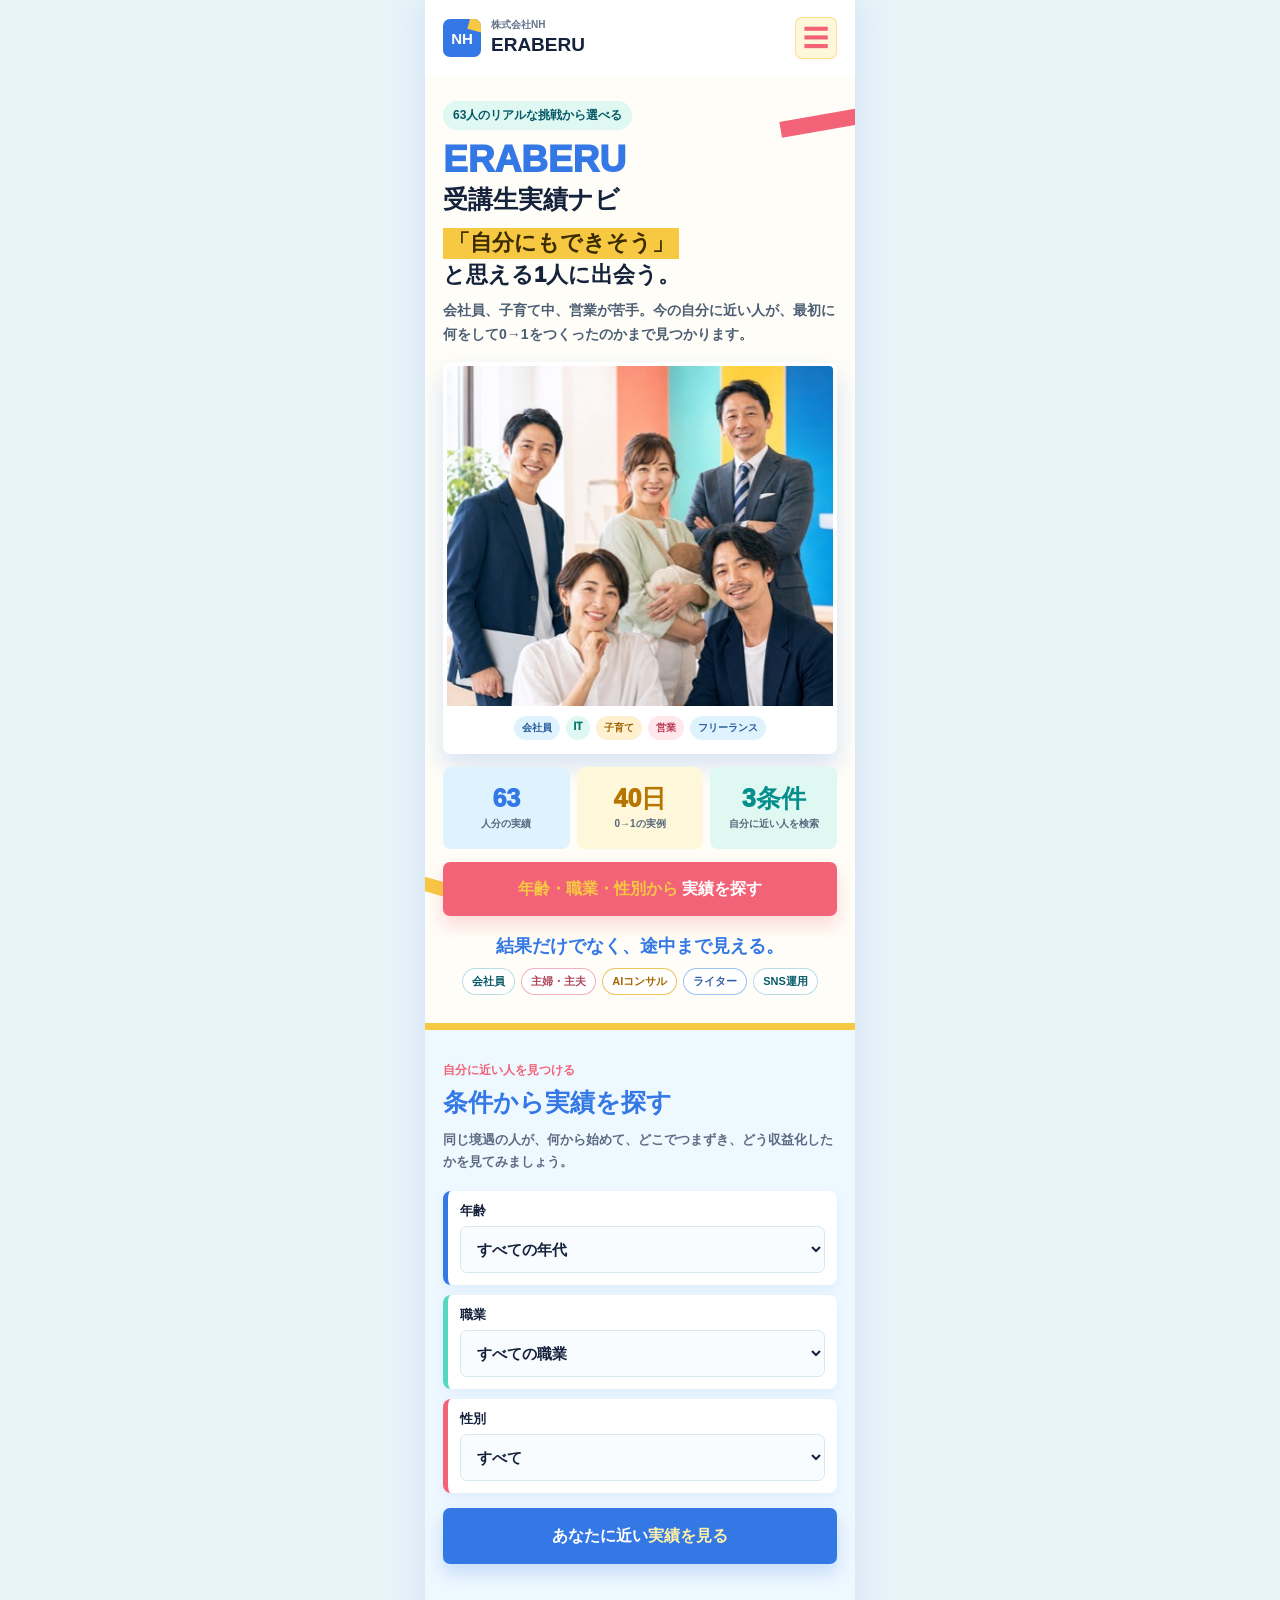
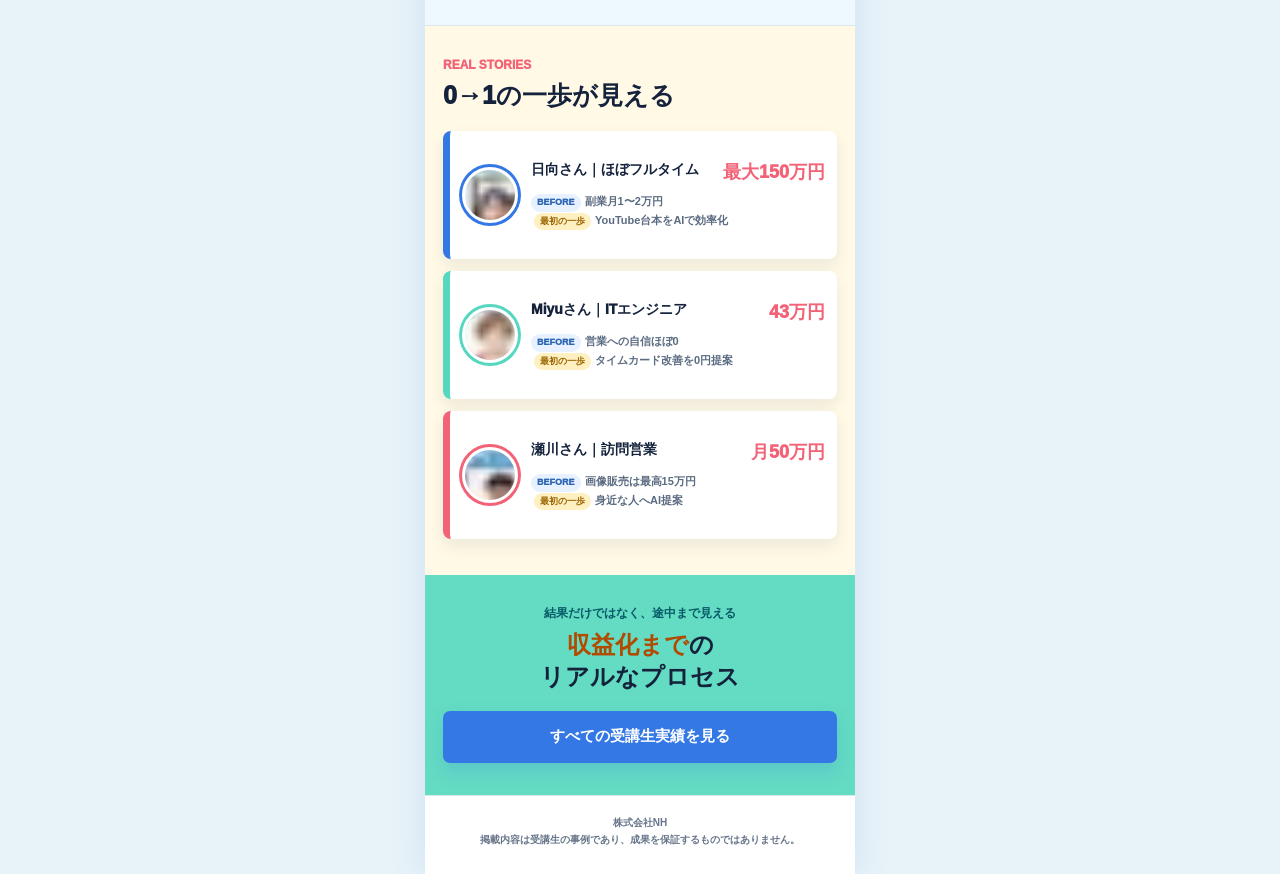
==== docs/index.html @ 899037ab "Add ERABERU mobile site" ====
<!doctype html>
<html lang="ja">
<head>
  <meta charset="utf-8">
  <meta name="viewport" content="width=device-width, initial-scale=1, viewport-fit=cover">
  <meta name="theme-color" content="#0b4d59">
  <title>株式会社NH | ERABERU 受講生実績</title>
  <style>
    :root {
      --ink: #17243b;
      --muted: #5f6f82;
      --teal-900: #0b4d59;
      --teal-700: #087c7b;
      --mint: #36cdb8;
      --blue: #397fdd;
      --gold: #f1b735;
      --coral: #ef6174;
      --paper: #ffffff;
      --mist: #edf6f7;
      --warm: #fff8e9;
      --line: #d9e5e9;
    }

    * {
      box-sizing: border-box;
      letter-spacing: 0;
    }

    html {
      background: #dfe8ec;
      color: var(--ink);
      font-family: -apple-system, BlinkMacSystemFont, "Hiragino Sans", "Yu Gothic", "Noto Sans JP", sans-serif;
      scroll-behavior: smooth;
    }

    body {
      margin: 0;
      background: #dfe8ec;
    }

    button,
    select {
      font: inherit;
    }

    button {
      cursor: pointer;
    }

    .site-shell {
      width: min(100%, 430px);
      min-height: 100vh;
      margin: 0 auto;
      overflow: hidden;
      background: var(--paper);
      box-shadow: 0 0 28px rgba(23, 36, 59, 0.14);
    }

    .topbar {
      height: 72px;
      padding: 0 18px;
      display: flex;
      align-items: center;
      justify-content: space-between;
      border-bottom: 1px solid var(--line);
      background: var(--paper);
    }

    .brand {
      display: flex;
      align-items: center;
      gap: 10px;
    }

    .brand-mark {
      position: relative;
      width: 38px;
      height: 38px;
      display: grid;
      place-items: center;
      overflow: hidden;
      border-radius: 7px;
      background: var(--teal-900);
      color: #fff;
      font-size: 15px;
      font-weight: 900;
    }

    .brand-mark::after {
      content: "";
      position: absolute;
      width: 15px;
      height: 15px;
      right: -3px;
      top: -3px;
      background: var(--gold);
      transform: rotate(15deg);
    }

    .brand-copy {
      line-height: 1.08;
    }

    .brand-company {
      display: block;
      color: var(--muted);
      font-size: 10px;
      font-weight: 800;
    }

    .brand-name {
      display: block;
      margin-top: 4px;
      color: var(--teal-900);
      font-size: 19px;
      font-weight: 900;
    }

    .menu-button {
      width: 42px;
      height: 42px;
      border: 0;
      border-radius: 7px;
      background: #f2f6f7;
      color: var(--teal-900);
      font-size: 26px;
      line-height: 1;
    }

    .hero {
      position: relative;
      padding: 25px 20px 28px;
      overflow: hidden;
      background: var(--mist);
      border-bottom: 6px solid var(--mint);
    }

    .hero::before,
    .hero::after {
      content: "";
      position: absolute;
      pointer-events: none;
    }

    .hero::before {
      width: 84px;
      height: 17px;
      right: -16px;
      top: 32px;
      background: var(--coral);
      transform: rotate(-12deg);
    }

    .hero::after {
      width: 54px;
      height: 54px;
      left: -26px;
      bottom: 88px;
      border: 12px solid var(--gold);
      transform: rotate(18deg);
    }

    .eyebrow {
      position: relative;
      z-index: 1;
      margin: 0 0 11px;
      color: var(--teal-700);
      font-size: 13px;
      font-weight: 900;
    }

    h1 {
      position: relative;
      z-index: 1;
      margin: 0;
      color: var(--teal-900);
      font-size: 34px;
      font-weight: 950;
      line-height: 1.14;
    }

    h1 span {
      display: block;
      margin-top: 4px;
      color: var(--ink);
      font-size: 26px;
    }

    .hero-message {
      position: relative;
      z-index: 1;
      display: inline-block;
      margin: 16px 0 10px;
      padding: 7px 10px 8px;
      background: var(--paper);
      border-left: 6px solid var(--gold);
      color: var(--ink);
      font-size: 21px;
      font-weight: 950;
      line-height: 1.35;
      box-shadow: 0 5px 14px rgba(23, 36, 59, 0.08);
    }

    .hero-copy {
      position: relative;
      z-index: 1;
      margin: 0;
      color: #405365;
      font-size: 14px;
      font-weight: 700;
      line-height: 1.75;
    }

    .case-visuals {
      position: relative;
      z-index: 1;
      display: grid;
      grid-template-columns: minmax(0, 1fr) minmax(0, 1fr);
      gap: 10px;
      margin-top: 20px;
    }

    .case-visual {
      min-width: 0;
      overflow: hidden;
      border: 2px solid var(--teal-900);
      border-radius: 8px;
      background: var(--paper);
      box-shadow: 0 9px 20px rgba(11, 77, 89, 0.16);
    }

    .case-visual:nth-child(2) {
      border-color: var(--coral);
    }

    .case-visual img {
      display: block;
      width: 100%;
      height: 180px;
      object-fit: cover;
      object-position: top;
      background: #e7eff2;
    }

    .case-caption {
      min-height: 50px;
      padding: 8px 9px 9px;
      color: var(--ink);
      font-size: 12px;
      font-weight: 900;
      line-height: 1.45;
    }

    .case-caption strong {
      color: var(--coral);
      font-size: 16px;
    }

    .visual-tagline {
      position: relative;
      z-index: 1;
      margin: 15px 0 0;
      text-align: center;
      color: var(--blue);
      font-size: 19px;
      font-weight: 950;
    }

    .metrics {
      position: relative;
      z-index: 1;
      display: grid;
      grid-template-columns: repeat(3, minmax(0, 1fr));
      gap: 7px;
      margin-top: 14px;
    }

    .metric {
      min-width: 0;
      min-height: 82px;
      padding: 10px 5px;
      display: flex;
      flex-direction: column;
      align-items: center;
      justify-content: center;
      border: 2px solid var(--blue);
      border-radius: 8px;
      background: var(--paper);
      text-align: center;
      box-shadow: 0 6px 14px rgba(57, 127, 221, 0.1);
    }

    .metric:nth-child(2) {
      border-color: var(--gold);
    }

    .metric:nth-child(3) {
      border-color: var(--mint);
    }

    .metric-number {
      color: var(--blue);
      font-size: 27px;
      font-weight: 950;
      line-height: 1;
    }

    .metric:nth-child(2) .metric-number {
      color: #bd7d00;
    }

    .metric:nth-child(3) .metric-number {
      color: var(--teal-700);
    }

    .metric-label {
      margin-top: 7px;
      color: var(--muted);
      font-size: 11px;
      font-weight: 900;
      line-height: 1.3;
    }

    .filter-strip {
      display: flex;
      flex-wrap: wrap;
      justify-content: center;
      gap: 7px;
      margin-top: 14px;
    }

    .filter-chip {
      padding: 6px 10px;
      border: 1px solid #75a8e8;
      border-radius: 999px;
      background: var(--paper);
      color: #2f69af;
      font-size: 11px;
      font-weight: 900;
    }

    .search-section {
      padding: 30px 20px 32px;
      background: var(--paper);
    }

    .section-kicker {
      margin: 0 0 7px;
      color: var(--coral);
      font-size: 12px;
      font-weight: 950;
    }

    h2 {
      margin: 0;
      color: var(--ink);
      font-size: 25px;
      font-weight: 950;
      line-height: 1.35;
    }

    .section-copy {
      margin: 9px 0 18px;
      color: var(--muted);
      font-size: 13px;
      font-weight: 700;
      line-height: 1.7;
    }

    .search-form {
      display: grid;
      gap: 11px;
    }

    .field label {
      display: block;
      margin-bottom: 5px;
      color: var(--teal-900);
      font-size: 12px;
      font-weight: 950;
    }

    .field select {
      width: 100%;
      height: 49px;
      padding: 0 12px;
      border: 2px solid var(--line);
      border-radius: 7px;
      outline: none;
      background: #f8fbfc;
      color: var(--ink);
      font-size: 15px;
      font-weight: 800;
    }

    .field select:focus {
      border-color: var(--mint);
    }

    .search-button {
      width: 100%;
      min-height: 54px;
      margin-top: 3px;
      border: 0;
      border-radius: 7px;
      background: var(--teal-900);
      color: #fff;
      font-size: 16px;
      font-weight: 950;
      box-shadow: 0 8px 18px rgba(11, 77, 89, 0.2);
    }

    .search-button span {
      color: var(--gold);
    }

    .result-note {
      min-height: 18px;
      margin: 9px 0 0;
      color: var(--teal-700);
      font-size: 12px;
      font-weight: 900;
      text-align: center;
    }

    .examples {
      padding: 30px 20px 34px;
      border-top: 1px solid var(--line);
      background: #f4f8f9;
    }

    .example-list {
      display: grid;
      gap: 10px;
      margin-top: 18px;
    }

    .example {
      display: grid;
      grid-template-columns: 44px minmax(0, 1fr) auto;
      gap: 10px;
      align-items: center;
      min-height: 91px;
      padding: 12px;
      border-left: 6px solid var(--blue);
      border-radius: 8px;
      background: var(--paper);
      box-shadow: 0 7px 16px rgba(23, 36, 59, 0.08);
    }

    .example:nth-child(2) {
      border-left-color: var(--mint);
    }

    .example:nth-child(3) {
      border-left-color: var(--coral);
    }

    .example-number {
      width: 42px;
      height: 42px;
      display: grid;
      place-items: center;
      border-radius: 50%;
      background: var(--blue);
      color: #fff;
      font-size: 13px;
      font-weight: 950;
    }

    .example:nth-child(2) .example-number {
      background: var(--teal-700);
    }

    .example:nth-child(3) .example-number {
      background: var(--coral);
    }

    .example-main {
      min-width: 0;
    }

    .example-person {
      margin: 0;
      color: var(--ink);
      font-size: 15px;
      font-weight: 950;
      line-height: 1.35;
    }

    .example-meta {
      margin: 5px 0 0;
      color: var(--muted);
      font-size: 11px;
      font-weight: 800;
      line-height: 1.45;
    }

    .example-amount {
      color: var(--coral);
      font-size: 18px;
      font-weight: 950;
      white-space: nowrap;
    }

    .example[hidden] {
      display: none;
    }

    .process-band {
      padding: 26px 20px 28px;
      background: var(--teal-900);
      color: #fff;
      text-align: center;
    }

    .process-band p {
      margin: 0;
      color: var(--mint);
      font-size: 12px;
      font-weight: 950;
    }

    .process-band h2 {
      margin-top: 7px;
      color: #fff;
      font-size: 23px;
    }

    .process-band strong {
      color: var(--gold);
    }

    .process-button {
      width: 100%;
      min-height: 52px;
      margin-top: 17px;
      border: 2px solid var(--gold);
      border-radius: 7px;
      background: var(--gold);
      color: #3b2b00;
      font-size: 15px;
      font-weight: 950;
    }

    footer {
      padding: 18px 20px 26px;
      background: #072f38;
      color: #bcd3d8;
      font-size: 10px;
      font-weight: 700;
      line-height: 1.7;
      text-align: center;
    }

    @media (max-width: 374px) {
      .topbar {
        padding: 0 14px;
      }

      .hero,
      .search-section,
      .examples {
        padding-left: 15px;
        padding-right: 15px;
      }

      h1 {
        font-size: 31px;
      }

      h1 span {
        font-size: 24px;
      }

      .hero-message {
        font-size: 19px;
      }

      .case-visual img {
        height: 160px;
      }

      .example {
        grid-template-columns: 40px minmax(0, 1fr);
      }

      .example-amount {
        grid-column: 2;
        font-size: 17px;
      }
    }

    /* Bright Image 2.0 refresh */
    :root {
      --ink: #14223c;
      --muted: #5b6b82;
      --teal-900: #075a67;
      --teal-700: #058f8c;
      --mint: #55d8bf;
      --blue: #3478e5;
      --gold: #f7c842;
      --coral: #f36378;
      --orange: #ff9254;
      --sky: #dff3ff;
      --paper: #ffffff;
      --mist: #eef9fb;
      --warm: #fff7da;
      --line: #d9e7ee;
    }

    body {
      background: #e8f3f8;
    }

    .site-shell {
      box-shadow: 0 0 34px rgba(52, 120, 229, 0.14);
    }

    .topbar {
      height: 76px;
      border-bottom: 0;
      box-shadow: 0 5px 16px rgba(20, 34, 60, 0.08);
    }

    .brand-mark {
      background: var(--blue);
    }

    .brand-mark::after {
      background: var(--gold);
    }

    .brand-company {
      color: #63748a;
    }

    .brand-name {
      color: var(--ink);
    }

    .menu-button {
      background: var(--warm);
      color: var(--coral);
      box-shadow: inset 0 0 0 1px rgba(247, 200, 66, 0.5);
    }

    .hero {
      padding: 25px 18px 28px;
      background: #fffdf7;
      border-bottom: 0;
    }

    .hero::before {
      width: 92px;
      height: 16px;
      right: -17px;
      top: 38px;
      background: var(--coral);
      transform: rotate(-10deg);
    }

    .hero::after {
      width: 72px;
      height: 14px;
      left: -22px;
      bottom: 128px;
      border: 0;
      background: var(--gold);
      transform: rotate(16deg);
    }

    .eyebrow {
      display: inline-block;
      margin-bottom: 10px;
      padding: 6px 10px;
      border-radius: 999px;
      background: #dff8f2;
      color: var(--teal-900);
      font-size: 12px;
    }

    h1 {
      color: var(--blue);
      font-size: 37px;
      line-height: 1.08;
    }

    h1 span {
      margin-top: 6px;
      color: var(--ink);
      font-size: 25px;
    }

    .hero-message {
      display: block;
      margin: 14px 0 8px;
      padding: 0;
      border-left: 0;
      background: transparent;
      box-shadow: none;
      color: var(--ink);
      font-size: 22px;
      line-height: 1.45;
    }

    .hero-highlight {
      display: inline;
      padding: 2px 5px 4px;
      background: var(--gold);
      box-decoration-break: clone;
      -webkit-box-decoration-break: clone;
      color: #3b2b00;
    }

    .hero-copy {
      color: #4c5e73;
      font-size: 14px;
      line-height: 1.7;
    }

    .hero-photo {
      position: relative;
      z-index: 1;
      margin-top: 16px;
      overflow: hidden;
      border: 4px solid #fff;
      border-radius: 8px;
      background: var(--sky);
      box-shadow: 0 12px 26px rgba(52, 120, 229, 0.2);
    }

    .hero-photo img {
      display: block;
      width: 100%;
      height: 340px;
      object-fit: cover;
      object-position: center 68%;
    }

    .hero-photo-bar {
      display: flex;
      flex-wrap: wrap;
      justify-content: center;
      gap: 6px;
      padding: 10px 8px;
      background: #fff;
    }

    .hero-photo-bar span {
      padding: 5px 8px;
      border-radius: 999px;
      background: var(--sky);
      color: #255a9a;
      font-size: 10px;
      font-weight: 950;
    }

    .hero-photo-bar span:nth-child(2) {
      background: #dff8f2;
      color: #08756f;
    }

    .hero-photo-bar span:nth-child(3) {
      background: #fff0d0;
      color: #9d6500;
    }

    .hero-photo-bar span:nth-child(4) {
      background: #ffe7eb;
      color: #b93851;
    }

    .micro-proof {
      position: relative;
      z-index: 1;
      display: grid;
      grid-template-columns: repeat(3, minmax(0, 1fr));
      gap: 7px;
      margin-top: 13px;
    }

    .micro-proof-item {
      min-width: 0;
      min-height: 82px;
      display: flex;
      flex-direction: column;
      align-items: center;
      justify-content: center;
      padding: 9px 5px;
      border-radius: 8px;
      background: var(--sky);
      color: var(--ink);
      text-align: center;
    }

    .micro-proof-item:nth-child(2) {
      background: var(--warm);
    }

    .micro-proof-item:nth-child(3) {
      background: #dff8f2;
    }

    .micro-proof-item strong {
      color: var(--blue);
      font-size: 25px;
      font-weight: 950;
      line-height: 1;
    }

    .micro-proof-item:nth-child(2) strong {
      color: #b67500;
    }

    .micro-proof-item:nth-child(3) strong {
      color: var(--teal-700);
    }

    .micro-proof-item span {
      margin-top: 6px;
      color: #56677b;
      font-size: 10px;
      font-weight: 900;
      line-height: 1.35;
    }

    .hero-search-link {
      position: relative;
      z-index: 1;
      min-height: 54px;
      margin-top: 13px;
      display: flex;
      align-items: center;
      justify-content: center;
      border-radius: 7px;
      background: var(--coral);
      color: #fff;
      font-size: 16px;
      font-weight: 950;
      text-decoration: none;
      box-shadow: 0 9px 18px rgba(243, 99, 120, 0.24);
    }

    .hero-search-link strong {
      margin-right: 4px;
      color: var(--gold);
    }

    .visual-tagline {
      margin-top: 18px;
      color: var(--blue);
      font-size: 18px;
    }

    .filter-strip {
      gap: 6px;
      margin-top: 10px;
    }

    .filter-chip {
      border: 0;
      background: #fff;
      color: var(--teal-900);
      box-shadow: inset 0 0 0 1px #b9dce4;
    }

    .filter-chip:nth-child(2) {
      color: #b14659;
      box-shadow: inset 0 0 0 1px #f3b1bd;
    }

    .filter-chip:nth-child(3) {
      color: #a56800;
      box-shadow: inset 0 0 0 1px #ecc45a;
    }

    .filter-chip:nth-child(4) {
      color: #315fa5;
      box-shadow: inset 0 0 0 1px #9fc3f4;
    }

    .search-section {
      padding: 32px 18px 34px;
      border-top: 7px solid var(--gold);
      background: #eef8ff;
    }

    .search-section h2 {
      color: var(--blue);
    }

    .section-kicker {
      color: var(--coral);
    }

    .search-form {
      gap: 10px;
    }

    .field {
      padding: 11px 12px 12px;
      border-left: 5px solid var(--blue);
      border-radius: 8px;
      background: #fff;
      box-shadow: 0 5px 13px rgba(52, 120, 229, 0.08);
    }

    .field:nth-child(2) {
      border-left-color: var(--mint);
    }

    .field:nth-child(3) {
      border-left-color: var(--coral);
    }

    .field label {
      margin-bottom: 6px;
      color: var(--ink);
      font-size: 13px;
    }

    .field select {
      height: 47px;
      border: 1px solid var(--line);
      background: #f9fcfe;
    }

    .search-button {
      min-height: 56px;
      margin-top: 5px;
      background: var(--blue);
      box-shadow: 0 9px 18px rgba(52, 120, 229, 0.22);
    }

    .search-button span {
      color: #fff1a6;
    }

    .examples {
      padding: 32px 18px 36px;
      background: #fff9e6;
    }

    .examples h2 {
      color: var(--ink);
    }

    .example-list {
      gap: 12px;
    }

    .example {
      grid-template-columns: 58px minmax(0, 1fr);
      gap: 11px;
      min-height: 128px;
      padding: 14px 12px;
      border-left: 7px solid var(--blue);
      background: #fff;
    }

    .example-avatar {
      position: relative;
      width: 56px;
      height: 56px;
      overflow: hidden;
      border: 3px solid #fff;
      border-radius: 50%;
      background: var(--sky);
      box-shadow: 0 0 0 3px var(--blue);
    }

    .example:nth-child(2) .example-avatar {
      box-shadow: 0 0 0 3px var(--mint);
    }

    .example:nth-child(3) .example-avatar {
      box-shadow: 0 0 0 3px var(--coral);
    }

    .example-avatar img {
      position: absolute;
      width: 474px;
      max-width: none;
      height: auto;
      left: -43px;
      top: -61px;
    }

    .example-head {
      display: flex;
      align-items: flex-start;
      justify-content: space-between;
      gap: 8px;
    }

    .example-person {
      font-size: 14px;
    }

    .example-amount {
      color: var(--coral);
      font-size: 18px;
    }

    .example-flow {
      margin: 9px 0 0;
      color: var(--muted);
      font-size: 11px;
      font-weight: 800;
      line-height: 1.55;
    }

    .flow-label {
      display: inline-block;
      margin-right: 4px;
      padding: 2px 6px;
      border-radius: 999px;
      background: #e7f1ff;
      color: #2c65b3;
      font-size: 9px;
      font-weight: 950;
    }

    .flow-label.step {
      margin-left: 3px;
      background: #fff0c2;
      color: #9b6500;
    }

    .process-band {
      padding: 30px 18px 32px;
      background: #64dcc3;
      color: var(--ink);
    }

    .process-band p {
      color: var(--teal-900);
    }

    .process-band h2 {
      color: var(--ink);
      font-size: 24px;
    }

    .process-band strong {
      color: #b04b00;
    }

    .process-button {
      border-color: var(--blue);
      background: var(--blue);
      color: #fff;
      box-shadow: 0 8px 18px rgba(52, 120, 229, 0.22);
    }

    footer {
      background: #fff;
      color: #66758a;
      border-top: 1px solid var(--line);
    }

    @media (max-width: 374px) {
      .hero-photo img {
        height: 312px;
      }

      h1 {
        font-size: 34px;
      }

      .hero-message {
        font-size: 20px;
      }

      .example {
        grid-template-columns: 54px minmax(0, 1fr);
      }

      .example-amount {
        grid-column: auto;
        font-size: 16px;
      }
    }
  </style>
</head>
<body>
  <main class="site-shell">
    <header class="topbar">
      <div class="brand" aria-label="株式会社NH ERABERU">
        <div class="brand-mark" aria-hidden="true">NH</div>
        <div class="brand-copy">
          <span class="brand-company">株式会社NH</span>
          <span class="brand-name">ERABERU</span>
        </div>
      </div>
      <button class="menu-button" type="button" aria-label="メニュー">☰</button>
    </header>

    <section class="hero">
      <p class="eyebrow">63人のリアルな挑戦から選べる</p>
      <h1>ERABERU<span>受講生実績ナビ</span></h1>
      <p class="hero-message"><span class="hero-highlight">「自分にもできそう」</span><br>と思える1人に出会う。</p>
      <p class="hero-copy">会社員、子育て中、営業が苦手。今の自分に近い人が、最初に何をして0→1をつくったのかまで見つかります。</p>

      <div class="hero-photo">
        <img src="assets/hero_people.jpg" alt="さまざまな働き方に挑戦する5人">
        <div class="hero-photo-bar" aria-label="掲載している働き方">
          <span>会社員</span>
          <span>IT</span>
          <span>子育て</span>
          <span>営業</span>
          <span>フリーランス</span>
        </div>
      </div>

      <div class="micro-proof" aria-label="掲載情報">
        <div class="micro-proof-item">
          <strong>63</strong>
          <span>人分の実績</span>
        </div>
        <div class="micro-proof-item">
          <strong>40日</strong>
          <span>0→1の実例</span>
        </div>
        <div class="micro-proof-item">
          <strong>3条件</strong>
          <span>自分に近い人を検索</span>
        </div>
      </div>

      <a class="hero-search-link" href="#search"><strong>年齢・職業・性別から</strong>実績を探す</a>

      <p class="visual-tagline">結果だけでなく、途中まで見える。</p>

      <div class="filter-strip" aria-label="実績カテゴリ">
        <span class="filter-chip">会社員</span>
        <span class="filter-chip">主婦・主夫</span>
        <span class="filter-chip">AIコンサル</span>
        <span class="filter-chip">ライター</span>
        <span class="filter-chip">SNS運用</span>
      </div>
    </section>

    <section class="search-section" id="search">
      <p class="section-kicker">自分に近い人を見つける</p>
      <h2>条件から実績を探す</h2>
      <p class="section-copy">同じ境遇の人が、何から始めて、どこでつまずき、どう収益化したかを見てみましょう。</p>

      <form class="search-form" id="case-search">
        <div class="field">
          <label for="age">年齢</label>
          <select id="age" name="age">
            <option value="all">すべての年代</option>
            <option value="20">20代</option>
            <option value="30">30代</option>
            <option value="40">40代</option>
            <option value="50">50代以上</option>
          </select>
        </div>

        <div class="field">
          <label for="job">職業</label>
          <select id="job" name="job">
            <option value="all">すべての職業</option>
            <option value="employee">会社員</option>
            <option value="engineer">IT・エンジニア</option>
            <option value="sales">営業</option>
            <option value="homemaker">主婦・主夫</option>
          </select>
        </div>

        <div class="field">
          <label for="gender">性別</label>
          <select id="gender" name="gender">
            <option value="all">すべて</option>
            <option value="female">女性</option>
            <option value="male">男性</option>
            <option value="none">回答なし</option>
          </select>
        </div>

        <button class="search-button" type="submit">あなたに近い<span>実績を見る</span></button>
      </form>
      <p class="result-note" id="result-note" aria-live="polite"></p>
    </section>

    <section class="examples" id="examples">
      <p class="section-kicker">REAL STORIES</p>
      <h2>0→1の一歩が見える</h2>
      <div class="example-list">
        <article class="example" data-age="30" data-job="employee" data-gender="male">
          <div class="example-avatar">
            <img src="assets/hinata.jpg" alt="日向さん">
          </div>
          <div class="example-main">
            <div class="example-head">
              <p class="example-person">日向さん｜ほぼフルタイム</p>
              <strong class="example-amount">最大150万円</strong>
            </div>
            <p class="example-flow"><span class="flow-label">BEFORE</span>副業月1〜2万円<br><span class="flow-label step">最初の一歩</span>YouTube台本をAIで効率化</p>
          </div>
        </article>

        <article class="example" data-age="30" data-job="engineer" data-gender="female">
          <div class="example-avatar">
            <img src="assets/miyu.jpg" alt="Miyuさん">
          </div>
          <div class="example-main">
            <div class="example-head">
              <p class="example-person">Miyuさん｜ITエンジニア</p>
              <strong class="example-amount">43万円</strong>
            </div>
            <p class="example-flow"><span class="flow-label">BEFORE</span>営業への自信ほぼ0<br><span class="flow-label step">最初の一歩</span>タイムカード改善を0円提案</p>
          </div>
        </article>

        <article class="example" data-age="30" data-job="sales" data-gender="male">
          <div class="example-avatar">
            <img src="assets/segawa.jpg" alt="瀬川さん">
          </div>
          <div class="example-main">
            <div class="example-head">
              <p class="example-person">瀬川さん｜訪問営業</p>
              <strong class="example-amount">月50万円</strong>
            </div>
            <p class="example-flow"><span class="flow-label">BEFORE</span>画像販売は最高15万円<br><span class="flow-label step">最初の一歩</span>身近な人へAI提案</p>
          </div>
        </article>
      </div>
    </section>

    <section class="process-band">
      <p>結果だけではなく、途中まで見える</p>
      <h2><strong>収益化まで</strong>の<br>リアルなプロセス</h2>
      <button class="process-button" type="button">すべての受講生実績を見る</button>
    </section>

    <footer>
      株式会社NH<br>
      掲載内容は受講生の事例であり、成果を保証するものではありません。
    </footer>
  </main>

  <script>
    const form = document.querySelector('#case-search');
    const examples = [...document.querySelectorAll('.example')];
    const note = document.querySelector('#result-note');

    form.addEventListener('submit', (event) => {
      event.preventDefault();
      const age = document.querySelector('#age').value;
      const job = document.querySelector('#job').value;
      const gender = document.querySelector('#gender').value;
      let visible = 0;

      examples.forEach((example) => {
        const matched = (age === 'all' || example.dataset.age === age)
          && (job === 'all' || example.dataset.job === job)
          && (gender === 'all' || example.dataset.gender === gender);
        example.hidden = !matched;
        if (matched) visible += 1;
      });

      note.textContent = visible > 0
        ? `${visible}件の実績が見つかりました`
        : '条件に近い実績を順次追加しています';
      document.querySelector('#examples').scrollIntoView({ behavior: 'smooth' });
    });
  </script>
</body>
</html>
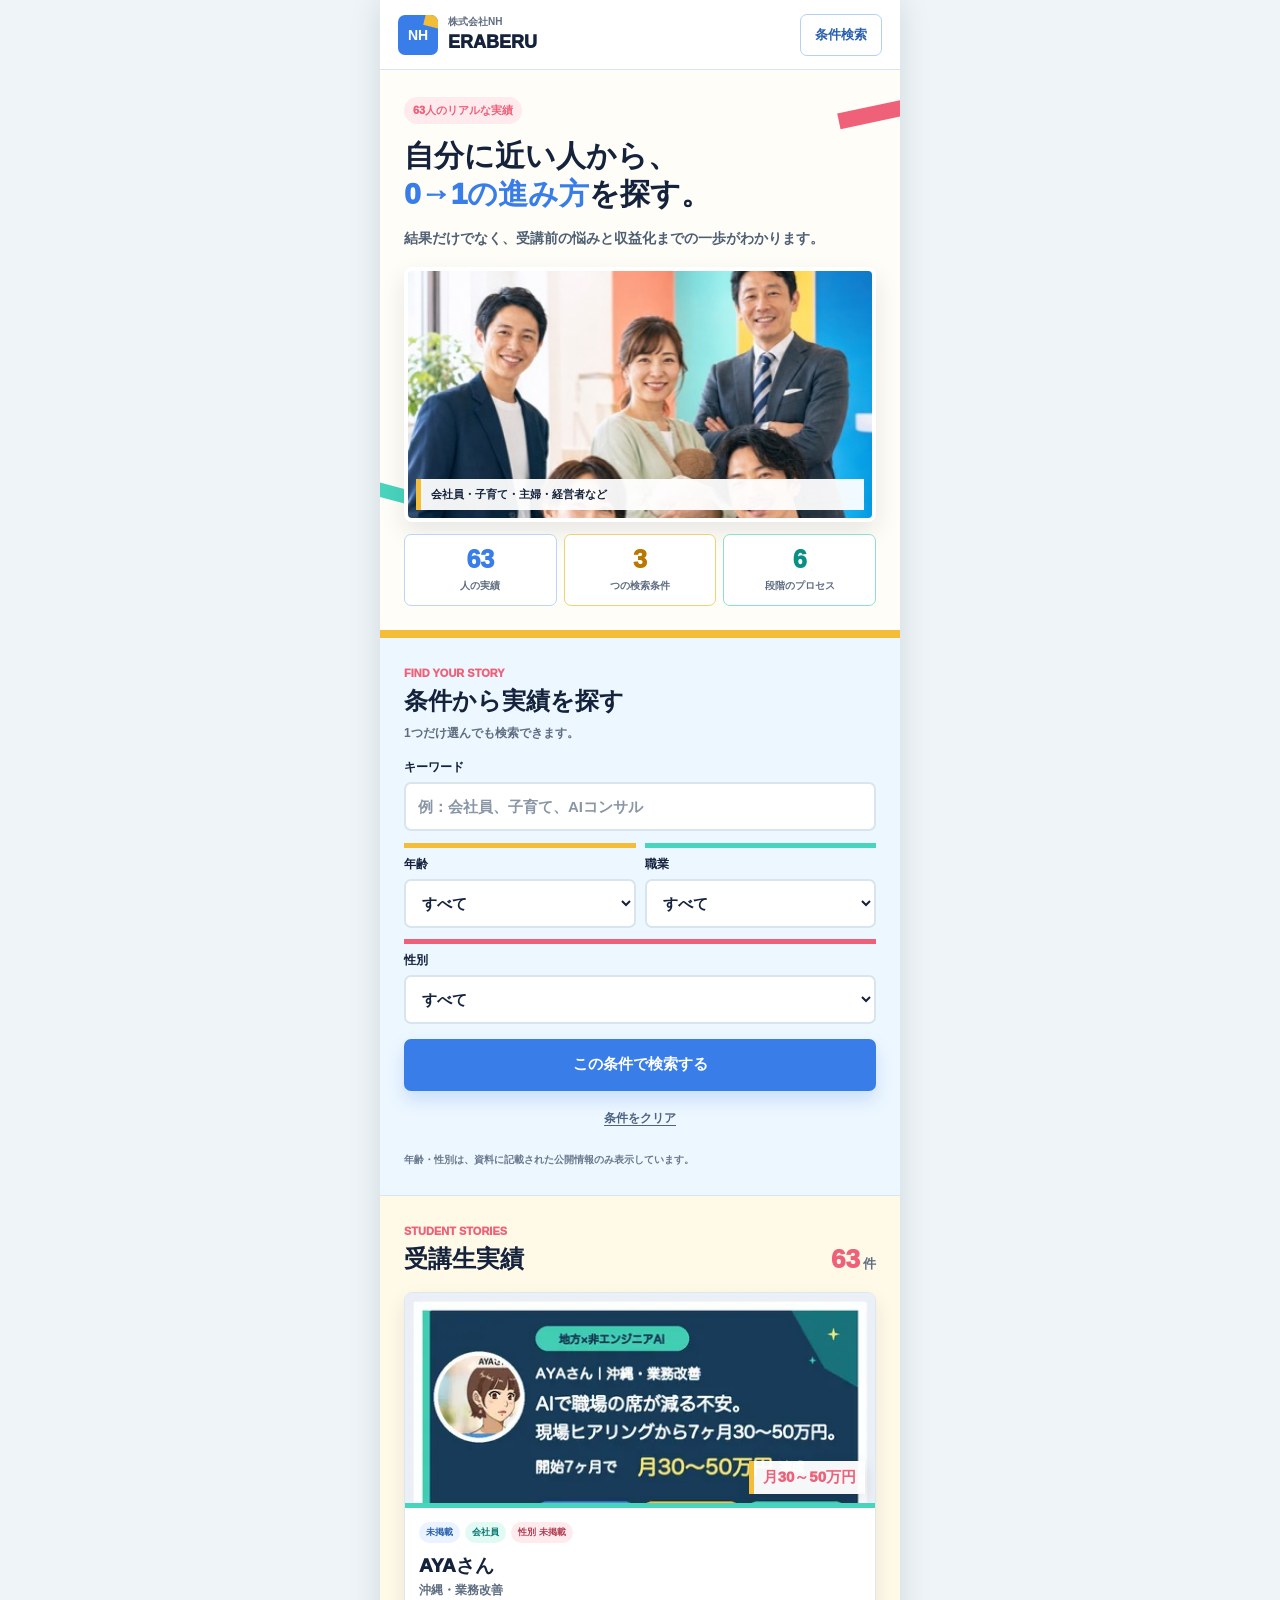
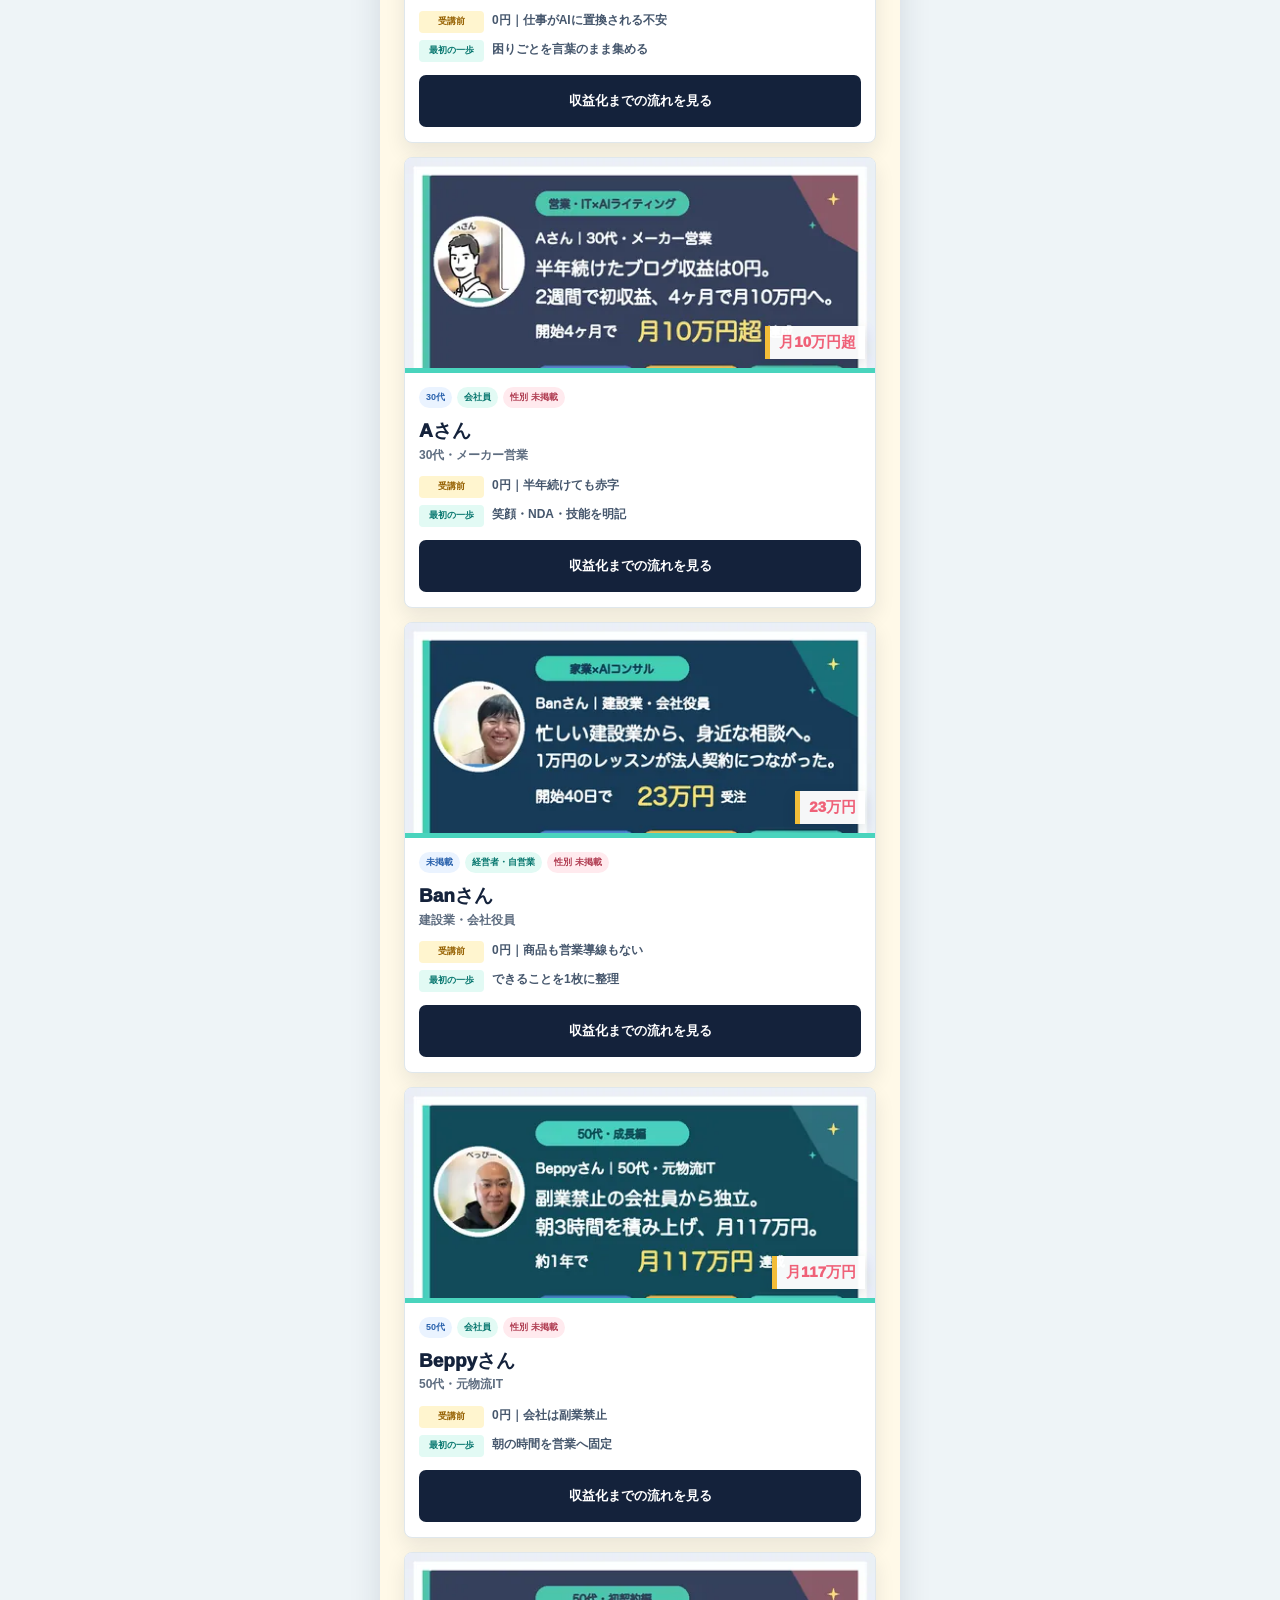
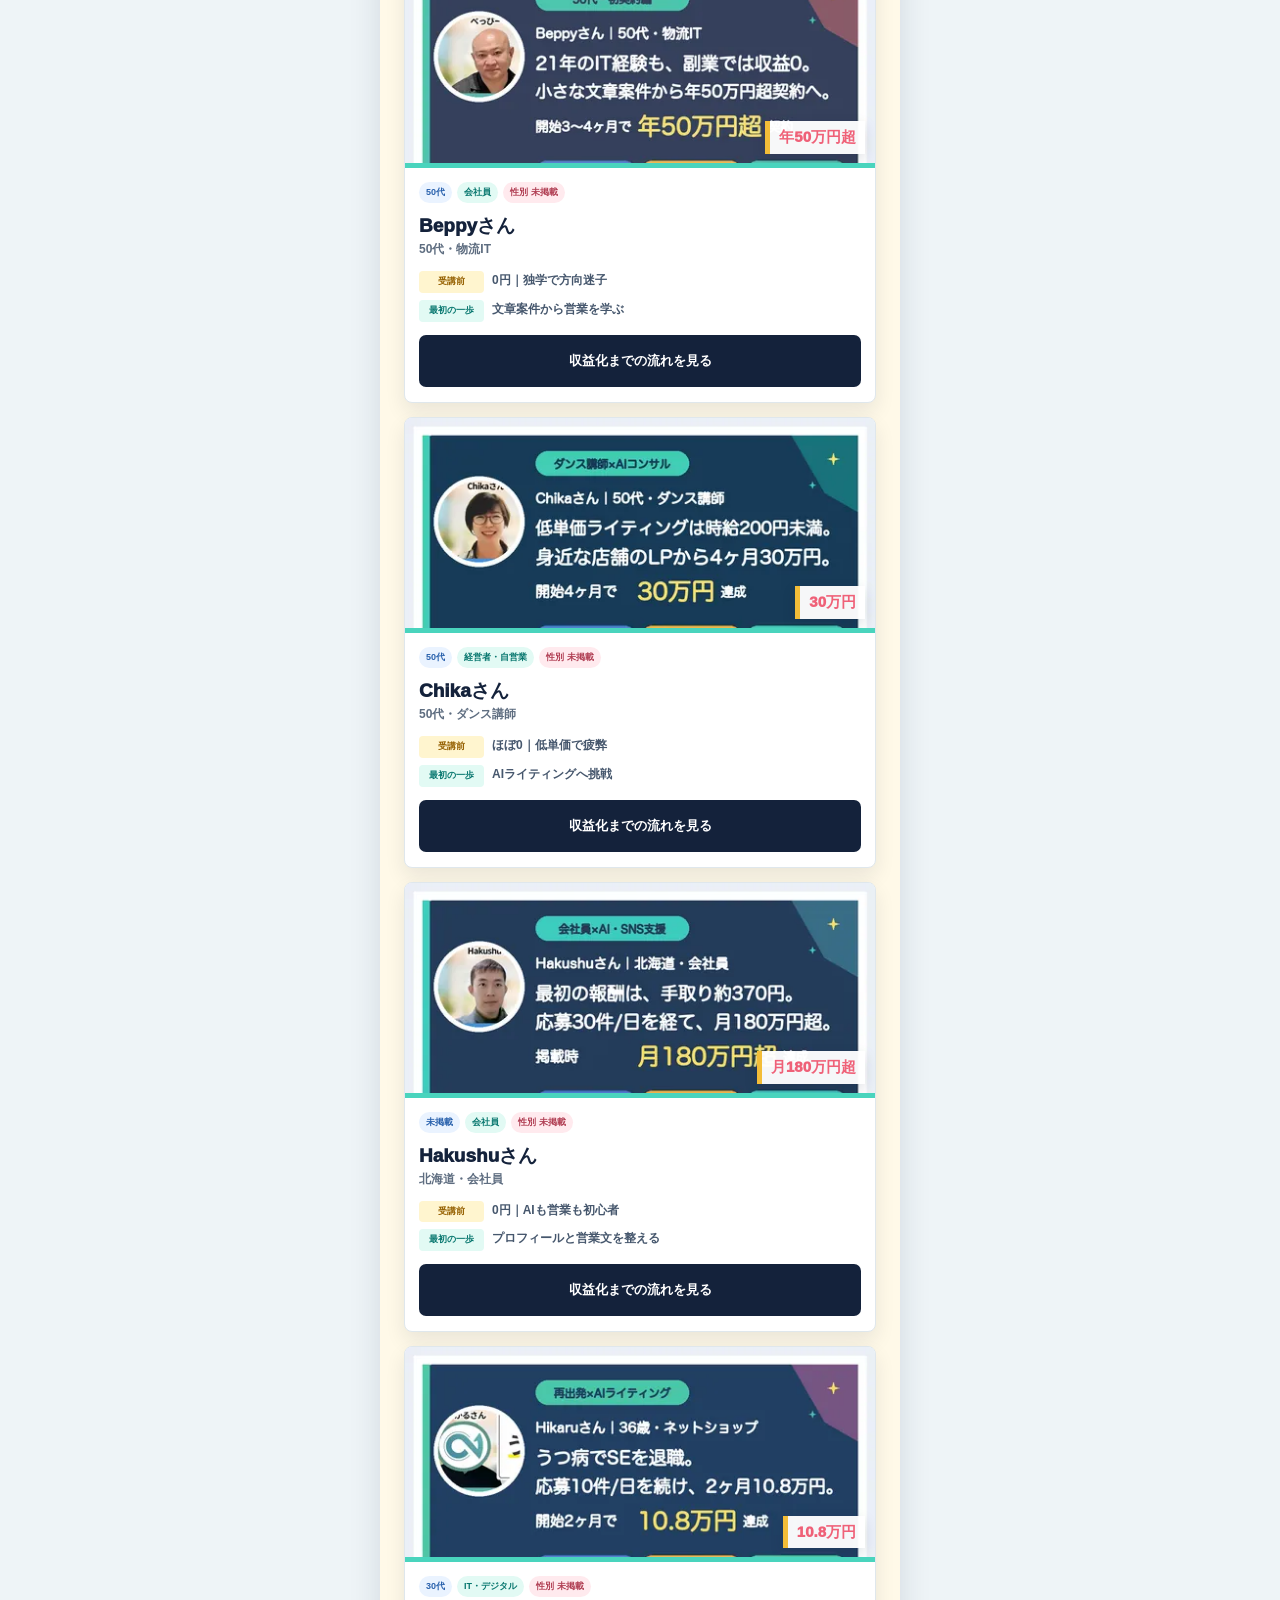
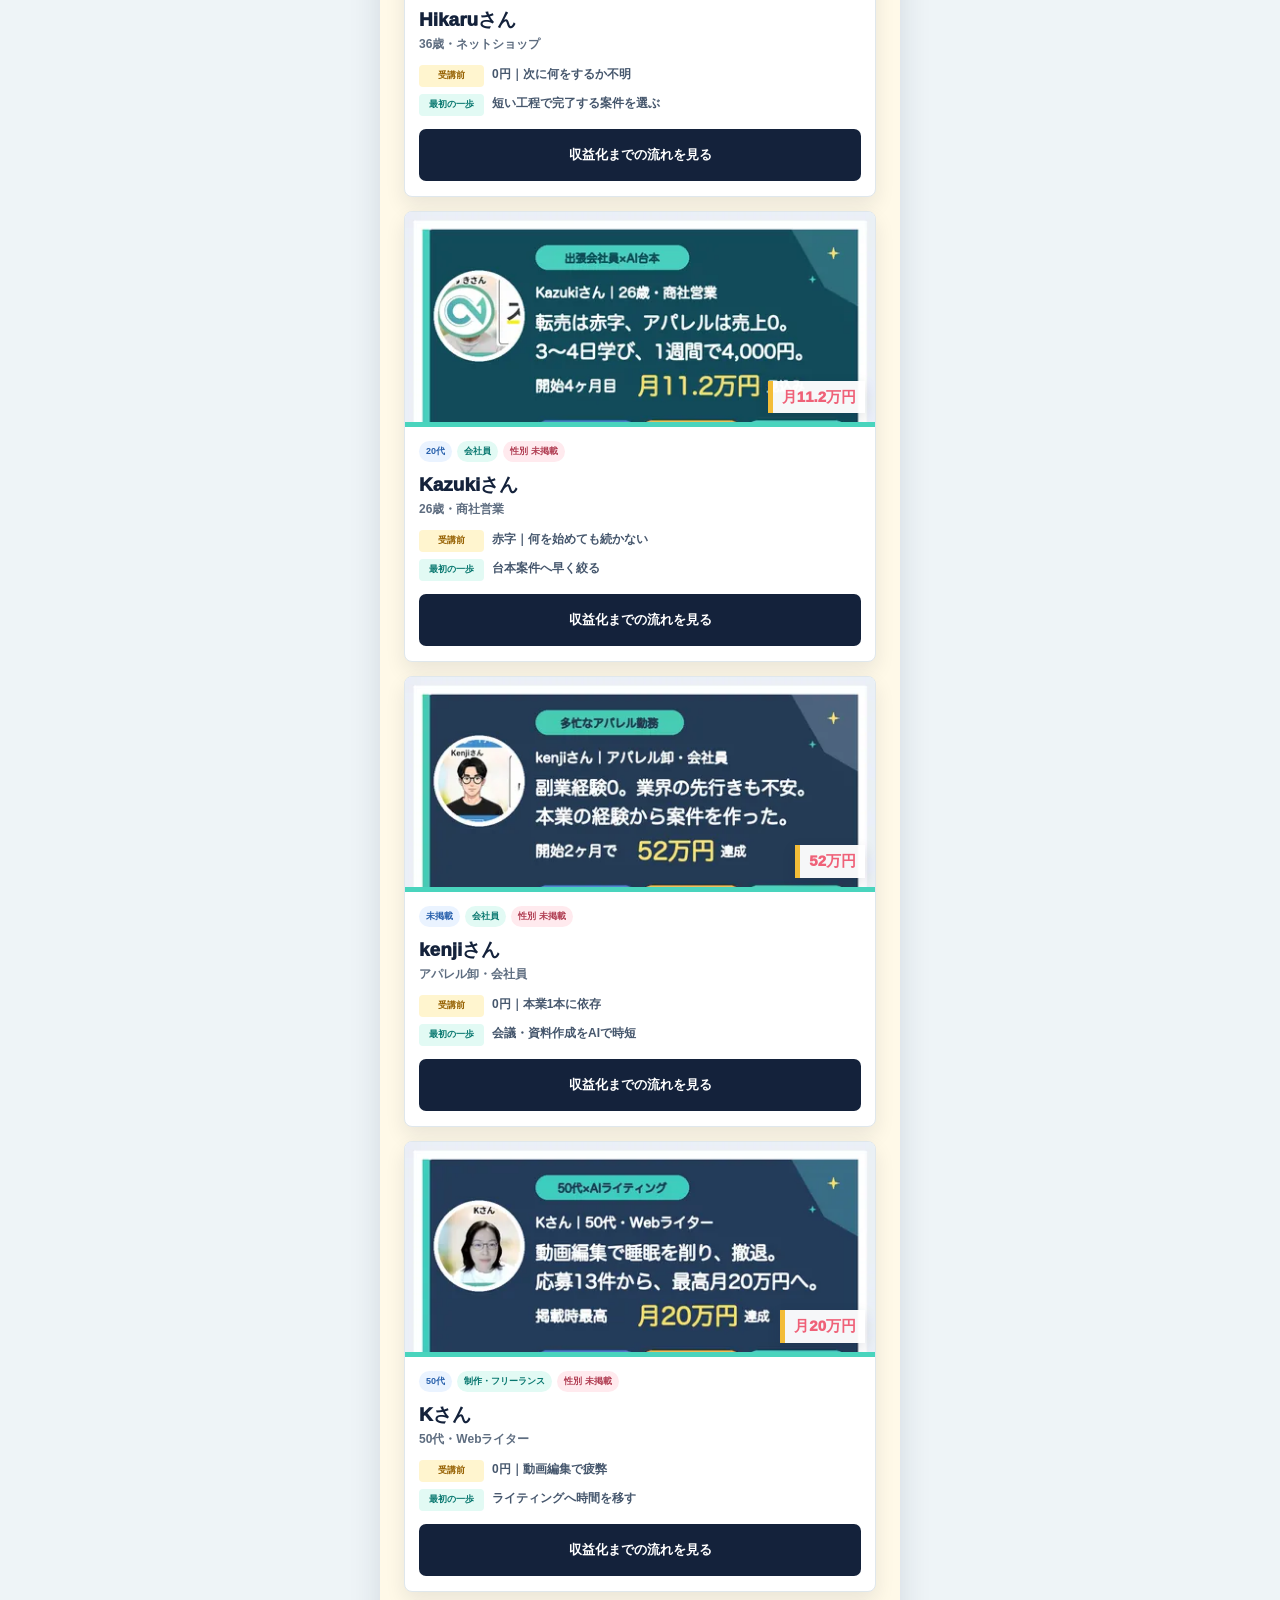
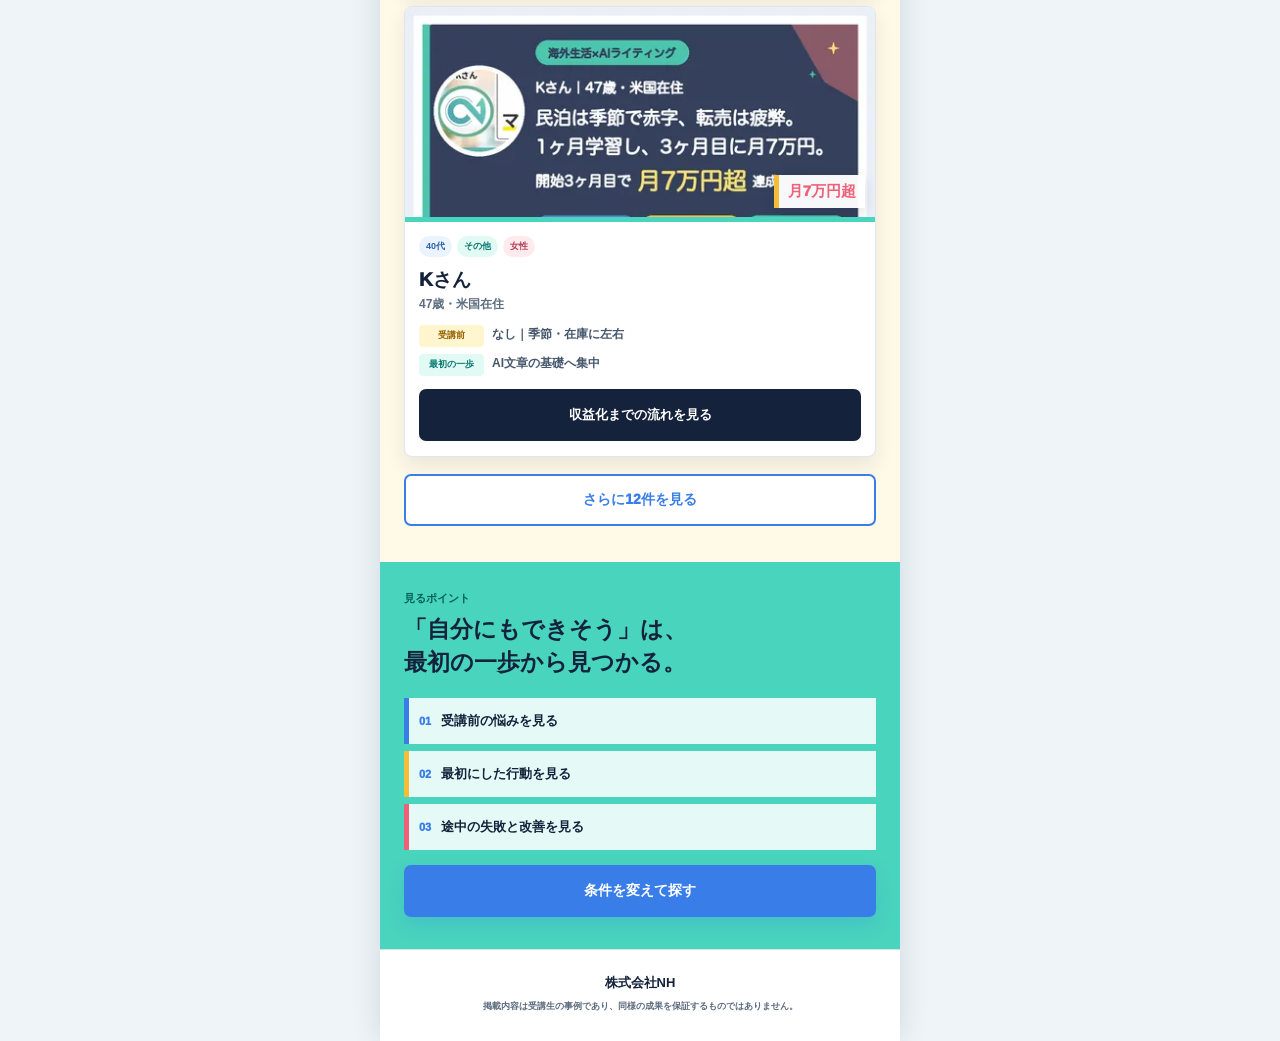
==== commit 40624b09: "Build searchable student results site" ====
--- a/docs/index.html
+++ b/docs/index.html
@@ -3,1270 +3,141 @@
 <head>
   <meta charset="utf-8">
   <meta name="viewport" content="width=device-width, initial-scale=1, viewport-fit=cover">
-  <meta name="theme-color" content="#0b4d59">
-  <title>株式会社NH | ERABERU 受講生実績</title>
-  <style>
-    :root {
-      --ink: #17243b;
-      --muted: #5f6f82;
-      --teal-900: #0b4d59;
-      --teal-700: #087c7b;
-      --mint: #36cdb8;
-      --blue: #397fdd;
-      --gold: #f1b735;
-      --coral: #ef6174;
-      --paper: #ffffff;
-      --mist: #edf6f7;
-      --warm: #fff8e9;
-      --line: #d9e5e9;
-    }
-
-    * {
-      box-sizing: border-box;
-      letter-spacing: 0;
-    }
-
-    html {
-      background: #dfe8ec;
-      color: var(--ink);
-      font-family: -apple-system, BlinkMacSystemFont, "Hiragino Sans", "Yu Gothic", "Noto Sans JP", sans-serif;
-      scroll-behavior: smooth;
-    }
-
-    body {
-      margin: 0;
-      background: #dfe8ec;
-    }
-
-    button,
-    select {
-      font: inherit;
-    }
-
-    button {
-      cursor: pointer;
-    }
-
-    .site-shell {
-      width: min(100%, 430px);
-      min-height: 100vh;
-      margin: 0 auto;
-      overflow: hidden;
-      background: var(--paper);
-      box-shadow: 0 0 28px rgba(23, 36, 59, 0.14);
-    }
-
-    .topbar {
-      height: 72px;
-      padding: 0 18px;
-      display: flex;
-      align-items: center;
-      justify-content: space-between;
-      border-bottom: 1px solid var(--line);
-      background: var(--paper);
-    }
-
-    .brand {
-      display: flex;
-      align-items: center;
-      gap: 10px;
-    }
-
-    .brand-mark {
-      position: relative;
-      width: 38px;
-      height: 38px;
-      display: grid;
-      place-items: center;
-      overflow: hidden;
-      border-radius: 7px;
-      background: var(--teal-900);
-      color: #fff;
-      font-size: 15px;
-      font-weight: 900;
-    }
-
-    .brand-mark::after {
-      content: "";
-      position: absolute;
-      width: 15px;
-      height: 15px;
-      right: -3px;
-      top: -3px;
-      background: var(--gold);
-      transform: rotate(15deg);
-    }
-
-    .brand-copy {
-      line-height: 1.08;
-    }
-
-    .brand-company {
-      display: block;
-      color: var(--muted);
-      font-size: 10px;
-      font-weight: 800;
-    }
-
-    .brand-name {
-      display: block;
-      margin-top: 4px;
-      color: var(--teal-900);
-      font-size: 19px;
-      font-weight: 900;
-    }
-
-    .menu-button {
-      width: 42px;
-      height: 42px;
-      border: 0;
-      border-radius: 7px;
-      background: #f2f6f7;
-      color: var(--teal-900);
-      font-size: 26px;
-      line-height: 1;
-    }
-
-    .hero {
-      position: relative;
-      padding: 25px 20px 28px;
-      overflow: hidden;
-      background: var(--mist);
-      border-bottom: 6px solid var(--mint);
-    }
-
-    .hero::before,
-    .hero::after {
-      content: "";
-      position: absolute;
-      pointer-events: none;
-    }
-
-    .hero::before {
-      width: 84px;
-      height: 17px;
-      right: -16px;
-      top: 32px;
-      background: var(--coral);
-      transform: rotate(-12deg);
-    }
-
-    .hero::after {
-      width: 54px;
-      height: 54px;
-      left: -26px;
-      bottom: 88px;
-      border: 12px solid var(--gold);
-      transform: rotate(18deg);
-    }
-
-    .eyebrow {
-      position: relative;
-      z-index: 1;
-      margin: 0 0 11px;
-      color: var(--teal-700);
-      font-size: 13px;
-      font-weight: 900;
-    }
-
-    h1 {
-      position: relative;
-      z-index: 1;
-      margin: 0;
-      color: var(--teal-900);
-      font-size: 34px;
-      font-weight: 950;
-      line-height: 1.14;
-    }
-
-    h1 span {
-      display: block;
-      margin-top: 4px;
-      color: var(--ink);
-      font-size: 26px;
-    }
-
-    .hero-message {
-      position: relative;
-      z-index: 1;
-      display: inline-block;
-      margin: 16px 0 10px;
-      padding: 7px 10px 8px;
-      background: var(--paper);
-      border-left: 6px solid var(--gold);
-      color: var(--ink);
-      font-size: 21px;
-      font-weight: 950;
-      line-height: 1.35;
-      box-shadow: 0 5px 14px rgba(23, 36, 59, 0.08);
-    }
-
-    .hero-copy {
-      position: relative;
-      z-index: 1;
-      margin: 0;
-      color: #405365;
-      font-size: 14px;
-      font-weight: 700;
-      line-height: 1.75;
-    }
-
-    .case-visuals {
-      position: relative;
-      z-index: 1;
-      display: grid;
-      grid-template-columns: minmax(0, 1fr) minmax(0, 1fr);
-      gap: 10px;
-      margin-top: 20px;
-    }
-
-    .case-visual {
-      min-width: 0;
-      overflow: hidden;
-      border: 2px solid var(--teal-900);
-      border-radius: 8px;
-      background: var(--paper);
-      box-shadow: 0 9px 20px rgba(11, 77, 89, 0.16);
-    }
-
-    .case-visual:nth-child(2) {
-      border-color: var(--coral);
-    }
-
-    .case-visual img {
-      display: block;
-      width: 100%;
-      height: 180px;
-      object-fit: cover;
-      object-position: top;
-      background: #e7eff2;
-    }
-
-    .case-caption {
-      min-height: 50px;
-      padding: 8px 9px 9px;
-      color: var(--ink);
-      font-size: 12px;
-      font-weight: 900;
-      line-height: 1.45;
-    }
-
-    .case-caption strong {
-      color: var(--coral);
-      font-size: 16px;
-    }
-
-    .visual-tagline {
-      position: relative;
-      z-index: 1;
-      margin: 15px 0 0;
-      text-align: center;
-      color: var(--blue);
-      font-size: 19px;
-      font-weight: 950;
-    }
-
-    .metrics {
-      position: relative;
-      z-index: 1;
-      display: grid;
-      grid-template-columns: repeat(3, minmax(0, 1fr));
-      gap: 7px;
-      margin-top: 14px;
-    }
-
-    .metric {
-      min-width: 0;
-      min-height: 82px;
-      padding: 10px 5px;
-      display: flex;
-      flex-direction: column;
-      align-items: center;
-      justify-content: center;
-      border: 2px solid var(--blue);
-      border-radius: 8px;
-      background: var(--paper);
-      text-align: center;
-      box-shadow: 0 6px 14px rgba(57, 127, 221, 0.1);
-    }
-
-    .metric:nth-child(2) {
-      border-color: var(--gold);
-    }
-
-    .metric:nth-child(3) {
-      border-color: var(--mint);
-    }
-
-    .metric-number {
-      color: var(--blue);
-      font-size: 27px;
-      font-weight: 950;
-      line-height: 1;
-    }
-
-    .metric:nth-child(2) .metric-number {
-      color: #bd7d00;
-    }
-
-    .metric:nth-child(3) .metric-number {
-      color: var(--teal-700);
-    }
-
-    .metric-label {
-      margin-top: 7px;
-      color: var(--muted);
-      font-size: 11px;
-      font-weight: 900;
-      line-height: 1.3;
-    }
-
-    .filter-strip {
-      display: flex;
-      flex-wrap: wrap;
-      justify-content: center;
-      gap: 7px;
-      margin-top: 14px;
-    }
-
-    .filter-chip {
-      padding: 6px 10px;
-      border: 1px solid #75a8e8;
-      border-radius: 999px;
-      background: var(--paper);
-      color: #2f69af;
-      font-size: 11px;
-      font-weight: 900;
-    }
-
-    .search-section {
-      padding: 30px 20px 32px;
-      background: var(--paper);
-    }
-
-    .section-kicker {
-      margin: 0 0 7px;
-      color: var(--coral);
-      font-size: 12px;
-      font-weight: 950;
-    }
-
-    h2 {
-      margin: 0;
-      color: var(--ink);
-      font-size: 25px;
-      font-weight: 950;
-      line-height: 1.35;
-    }
-
-    .section-copy {
-      margin: 9px 0 18px;
-      color: var(--muted);
-      font-size: 13px;
-      font-weight: 700;
-      line-height: 1.7;
-    }
-
-    .search-form {
-      display: grid;
-      gap: 11px;
-    }
-
-    .field label {
-      display: block;
-      margin-bottom: 5px;
-      color: var(--teal-900);
-      font-size: 12px;
-      font-weight: 950;
-    }
-
-    .field select {
-      width: 100%;
-      height: 49px;
-      padding: 0 12px;
-      border: 2px solid var(--line);
-      border-radius: 7px;
-      outline: none;
-      background: #f8fbfc;
-      color: var(--ink);
-      font-size: 15px;
-      font-weight: 800;
-    }
-
-    .field select:focus {
-      border-color: var(--mint);
-    }
-
-    .search-button {
-      width: 100%;
-      min-height: 54px;
-      margin-top: 3px;
-      border: 0;
-      border-radius: 7px;
-      background: var(--teal-900);
-      color: #fff;
-      font-size: 16px;
-      font-weight: 950;
-      box-shadow: 0 8px 18px rgba(11, 77, 89, 0.2);
-    }
-
-    .search-button span {
-      color: var(--gold);
-    }
-
-    .result-note {
-      min-height: 18px;
-      margin: 9px 0 0;
-      color: var(--teal-700);
-      font-size: 12px;
-      font-weight: 900;
-      text-align: center;
-    }
-
-    .examples {
-      padding: 30px 20px 34px;
-      border-top: 1px solid var(--line);
-      background: #f4f8f9;
-    }
-
-    .example-list {
-      display: grid;
-      gap: 10px;
-      margin-top: 18px;
-    }
-
-    .example {
-      display: grid;
-      grid-template-columns: 44px minmax(0, 1fr) auto;
-      gap: 10px;
-      align-items: center;
-      min-height: 91px;
-      padding: 12px;
-      border-left: 6px solid var(--blue);
-      border-radius: 8px;
-      background: var(--paper);
-      box-shadow: 0 7px 16px rgba(23, 36, 59, 0.08);
-    }
-
-    .example:nth-child(2) {
-      border-left-color: var(--mint);
-    }
-
-    .example:nth-child(3) {
-      border-left-color: var(--coral);
-    }
-
-    .example-number {
-      width: 42px;
-      height: 42px;
-      display: grid;
-      place-items: center;
-      border-radius: 50%;
-      background: var(--blue);
-      color: #fff;
-      font-size: 13px;
-      font-weight: 950;
-    }
-
-    .example:nth-child(2) .example-number {
-      background: var(--teal-700);
-    }
-
-    .example:nth-child(3) .example-number {
-      background: var(--coral);
-    }
-
-    .example-main {
-      min-width: 0;
-    }
-
-    .example-person {
-      margin: 0;
-      color: var(--ink);
-      font-size: 15px;
-      font-weight: 950;
-      line-height: 1.35;
-    }
-
-    .example-meta {
-      margin: 5px 0 0;
-      color: var(--muted);
-      font-size: 11px;
-      font-weight: 800;
-      line-height: 1.45;
-    }
-
-    .example-amount {
-      color: var(--coral);
-      font-size: 18px;
-      font-weight: 950;
-      white-space: nowrap;
-    }
-
-    .example[hidden] {
-      display: none;
-    }
-
-    .process-band {
-      padding: 26px 20px 28px;
-      background: var(--teal-900);
-      color: #fff;
-      text-align: center;
-    }
-
-    .process-band p {
-      margin: 0;
-      color: var(--mint);
-      font-size: 12px;
-      font-weight: 950;
-    }
-
-    .process-band h2 {
-      margin-top: 7px;
-      color: #fff;
-      font-size: 23px;
-    }
-
-    .process-band strong {
-      color: var(--gold);
-    }
-
-    .process-button {
-      width: 100%;
-      min-height: 52px;
-      margin-top: 17px;
-      border: 2px solid var(--gold);
-      border-radius: 7px;
-      background: var(--gold);
-      color: #3b2b00;
-      font-size: 15px;
-      font-weight: 950;
-    }
-
-    footer {
-      padding: 18px 20px 26px;
-      background: #072f38;
-      color: #bcd3d8;
-      font-size: 10px;
-      font-weight: 700;
-      line-height: 1.7;
-      text-align: center;
-    }
-
-    @media (max-width: 374px) {
-      .topbar {
-        padding: 0 14px;
-      }
-
-      .hero,
-      .search-section,
-      .examples {
-        padding-left: 15px;
-        padding-right: 15px;
-      }
-
-      h1 {
-        font-size: 31px;
-      }
-
-      h1 span {
-        font-size: 24px;
-      }
-
-      .hero-message {
-        font-size: 19px;
-      }
-
-      .case-visual img {
-        height: 160px;
-      }
-
-      .example {
-        grid-template-columns: 40px minmax(0, 1fr);
-      }
-
-      .example-amount {
-        grid-column: 2;
-        font-size: 17px;
-      }
-    }
-
-    /* Bright Image 2.0 refresh */
-    :root {
-      --ink: #14223c;
-      --muted: #5b6b82;
-      --teal-900: #075a67;
-      --teal-700: #058f8c;
-      --mint: #55d8bf;
-      --blue: #3478e5;
-      --gold: #f7c842;
-      --coral: #f36378;
-      --orange: #ff9254;
-      --sky: #dff3ff;
-      --paper: #ffffff;
-      --mist: #eef9fb;
-      --warm: #fff7da;
-      --line: #d9e7ee;
-    }
-
-    body {
-      background: #e8f3f8;
-    }
-
-    .site-shell {
-      box-shadow: 0 0 34px rgba(52, 120, 229, 0.14);
-    }
-
-    .topbar {
-      height: 76px;
-      border-bottom: 0;
-      box-shadow: 0 5px 16px rgba(20, 34, 60, 0.08);
-    }
-
-    .brand-mark {
-      background: var(--blue);
-    }
-
-    .brand-mark::after {
-      background: var(--gold);
-    }
-
-    .brand-company {
-      color: #63748a;
-    }
-
-    .brand-name {
-      color: var(--ink);
-    }
-
-    .menu-button {
-      background: var(--warm);
-      color: var(--coral);
-      box-shadow: inset 0 0 0 1px rgba(247, 200, 66, 0.5);
-    }
-
-    .hero {
-      padding: 25px 18px 28px;
-      background: #fffdf7;
-      border-bottom: 0;
-    }
-
-    .hero::before {
-      width: 92px;
-      height: 16px;
-      right: -17px;
-      top: 38px;
-      background: var(--coral);
-      transform: rotate(-10deg);
-    }
-
-    .hero::after {
-      width: 72px;
-      height: 14px;
-      left: -22px;
-      bottom: 128px;
-      border: 0;
-      background: var(--gold);
-      transform: rotate(16deg);
-    }
-
-    .eyebrow {
-      display: inline-block;
-      margin-bottom: 10px;
-      padding: 6px 10px;
-      border-radius: 999px;
-      background: #dff8f2;
-      color: var(--teal-900);
-      font-size: 12px;
-    }
-
-    h1 {
-      color: var(--blue);
-      font-size: 37px;
-      line-height: 1.08;
-    }
-
-    h1 span {
-      margin-top: 6px;
-      color: var(--ink);
-      font-size: 25px;
-    }
-
-    .hero-message {
-      display: block;
-      margin: 14px 0 8px;
-      padding: 0;
-      border-left: 0;
-      background: transparent;
-      box-shadow: none;
-      color: var(--ink);
-      font-size: 22px;
-      line-height: 1.45;
-    }
-
-    .hero-highlight {
-      display: inline;
-      padding: 2px 5px 4px;
-      background: var(--gold);
-      box-decoration-break: clone;
-      -webkit-box-decoration-break: clone;
-      color: #3b2b00;
-    }
-
-    .hero-copy {
-      color: #4c5e73;
-      font-size: 14px;
-      line-height: 1.7;
-    }
-
-    .hero-photo {
-      position: relative;
-      z-index: 1;
-      margin-top: 16px;
-      overflow: hidden;
-      border: 4px solid #fff;
-      border-radius: 8px;
-      background: var(--sky);
-      box-shadow: 0 12px 26px rgba(52, 120, 229, 0.2);
-    }
-
-    .hero-photo img {
-      display: block;
-      width: 100%;
-      height: 340px;
-      object-fit: cover;
-      object-position: center 68%;
-    }
-
-    .hero-photo-bar {
-      display: flex;
-      flex-wrap: wrap;
-      justify-content: center;
-      gap: 6px;
-      padding: 10px 8px;
-      background: #fff;
-    }
-
-    .hero-photo-bar span {
-      padding: 5px 8px;
-      border-radius: 999px;
-      background: var(--sky);
-      color: #255a9a;
-      font-size: 10px;
-      font-weight: 950;
-    }
-
-    .hero-photo-bar span:nth-child(2) {
-      background: #dff8f2;
-      color: #08756f;
-    }
-
-    .hero-photo-bar span:nth-child(3) {
-      background: #fff0d0;
-      color: #9d6500;
-    }
-
-    .hero-photo-bar span:nth-child(4) {
-      background: #ffe7eb;
-      color: #b93851;
-    }
-
-    .micro-proof {
-      position: relative;
-      z-index: 1;
-      display: grid;
-      grid-template-columns: repeat(3, minmax(0, 1fr));
-      gap: 7px;
-      margin-top: 13px;
-    }
-
-    .micro-proof-item {
-      min-width: 0;
-      min-height: 82px;
-      display: flex;
-      flex-direction: column;
-      align-items: center;
-      justify-content: center;
-      padding: 9px 5px;
-      border-radius: 8px;
-      background: var(--sky);
-      color: var(--ink);
-      text-align: center;
-    }
-
-    .micro-proof-item:nth-child(2) {
-      background: var(--warm);
-    }
-
-    .micro-proof-item:nth-child(3) {
-      background: #dff8f2;
-    }
-
-    .micro-proof-item strong {
-      color: var(--blue);
-      font-size: 25px;
-      font-weight: 950;
-      line-height: 1;
-    }
-
-    .micro-proof-item:nth-child(2) strong {
-      color: #b67500;
-    }
-
-    .micro-proof-item:nth-child(3) strong {
-      color: var(--teal-700);
-    }
-
-    .micro-proof-item span {
-      margin-top: 6px;
-      color: #56677b;
-      font-size: 10px;
-      font-weight: 900;
-      line-height: 1.35;
-    }
-
-    .hero-search-link {
-      position: relative;
-      z-index: 1;
-      min-height: 54px;
-      margin-top: 13px;
-      display: flex;
-      align-items: center;
-      justify-content: center;
-      border-radius: 7px;
-      background: var(--coral);
-      color: #fff;
-      font-size: 16px;
-      font-weight: 950;
-      text-decoration: none;
-      box-shadow: 0 9px 18px rgba(243, 99, 120, 0.24);
-    }
-
-    .hero-search-link strong {
-      margin-right: 4px;
-      color: var(--gold);
-    }
-
-    .visual-tagline {
-      margin-top: 18px;
-      color: var(--blue);
-      font-size: 18px;
-    }
-
-    .filter-strip {
-      gap: 6px;
-      margin-top: 10px;
-    }
-
-    .filter-chip {
-      border: 0;
-      background: #fff;
-      color: var(--teal-900);
-      box-shadow: inset 0 0 0 1px #b9dce4;
-    }
-
-    .filter-chip:nth-child(2) {
-      color: #b14659;
-      box-shadow: inset 0 0 0 1px #f3b1bd;
-    }
-
-    .filter-chip:nth-child(3) {
-      color: #a56800;
-      box-shadow: inset 0 0 0 1px #ecc45a;
-    }
-
-    .filter-chip:nth-child(4) {
-      color: #315fa5;
-      box-shadow: inset 0 0 0 1px #9fc3f4;
-    }
-
-    .search-section {
-      padding: 32px 18px 34px;
-      border-top: 7px solid var(--gold);
-      background: #eef8ff;
-    }
-
-    .search-section h2 {
-      color: var(--blue);
-    }
-
-    .section-kicker {
-      color: var(--coral);
-    }
-
-    .search-form {
-      gap: 10px;
-    }
-
-    .field {
-      padding: 11px 12px 12px;
-      border-left: 5px solid var(--blue);
-      border-radius: 8px;
-      background: #fff;
-      box-shadow: 0 5px 13px rgba(52, 120, 229, 0.08);
-    }
-
-    .field:nth-child(2) {
-      border-left-color: var(--mint);
-    }
-
-    .field:nth-child(3) {
-      border-left-color: var(--coral);
-    }
-
-    .field label {
-      margin-bottom: 6px;
-      color: var(--ink);
-      font-size: 13px;
-    }
-
-    .field select {
-      height: 47px;
-      border: 1px solid var(--line);
-      background: #f9fcfe;
-    }
-
-    .search-button {
-      min-height: 56px;
-      margin-top: 5px;
-      background: var(--blue);
-      box-shadow: 0 9px 18px rgba(52, 120, 229, 0.22);
-    }
-
-    .search-button span {
-      color: #fff1a6;
-    }
-
-    .examples {
-      padding: 32px 18px 36px;
-      background: #fff9e6;
-    }
-
-    .examples h2 {
-      color: var(--ink);
-    }
-
-    .example-list {
-      gap: 12px;
-    }
-
-    .example {
-      grid-template-columns: 58px minmax(0, 1fr);
-      gap: 11px;
-      min-height: 128px;
-      padding: 14px 12px;
-      border-left: 7px solid var(--blue);
-      background: #fff;
-    }
-
-    .example-avatar {
-      position: relative;
-      width: 56px;
-      height: 56px;
-      overflow: hidden;
-      border: 3px solid #fff;
-      border-radius: 50%;
-      background: var(--sky);
-      box-shadow: 0 0 0 3px var(--blue);
-    }
-
-    .example:nth-child(2) .example-avatar {
-      box-shadow: 0 0 0 3px var(--mint);
-    }
-
-    .example:nth-child(3) .example-avatar {
-      box-shadow: 0 0 0 3px var(--coral);
-    }
-
-    .example-avatar img {
-      position: absolute;
-      width: 474px;
-      max-width: none;
-      height: auto;
-      left: -43px;
-      top: -61px;
-    }
-
-    .example-head {
-      display: flex;
-      align-items: flex-start;
-      justify-content: space-between;
-      gap: 8px;
-    }
-
-    .example-person {
-      font-size: 14px;
-    }
-
-    .example-amount {
-      color: var(--coral);
-      font-size: 18px;
-    }
-
-    .example-flow {
-      margin: 9px 0 0;
-      color: var(--muted);
-      font-size: 11px;
-      font-weight: 800;
-      line-height: 1.55;
-    }
-
-    .flow-label {
-      display: inline-block;
-      margin-right: 4px;
-      padding: 2px 6px;
-      border-radius: 999px;
-      background: #e7f1ff;
-      color: #2c65b3;
-      font-size: 9px;
-      font-weight: 950;
-    }
-
-    .flow-label.step {
-      margin-left: 3px;
-      background: #fff0c2;
-      color: #9b6500;
-    }
-
-    .process-band {
-      padding: 30px 18px 32px;
-      background: #64dcc3;
-      color: var(--ink);
-    }
-
-    .process-band p {
-      color: var(--teal-900);
-    }
-
-    .process-band h2 {
-      color: var(--ink);
-      font-size: 24px;
-    }
-
-    .process-band strong {
-      color: #b04b00;
-    }
-
-    .process-button {
-      border-color: var(--blue);
-      background: var(--blue);
-      color: #fff;
-      box-shadow: 0 8px 18px rgba(52, 120, 229, 0.22);
-    }
-
-    footer {
-      background: #fff;
-      color: #66758a;
-      border-top: 1px solid var(--line);
-    }
-
-    @media (max-width: 374px) {
-      .hero-photo img {
-        height: 312px;
-      }
-
-      h1 {
-        font-size: 34px;
-      }
-
-      .hero-message {
-        font-size: 20px;
-      }
-
-      .example {
-        grid-template-columns: 54px minmax(0, 1fr);
-      }
-
-      .example-amount {
-        grid-column: auto;
-        font-size: 16px;
-      }
-    }
-  </style>
+  <meta name="theme-color" content="#ffffff">
+  <meta name="description" content="株式会社NHの受講生実績を、年齢・職業・性別などの条件から探せるスマートフォン向けサイトです。">
+  <title>ERABERU 受講生実績ナビ | 株式会社NH</title>
+  <link rel="stylesheet" href="assets/styles.css">
+  <script src="assets/cases-data.js" defer></script>
+  <script src="assets/app.js" defer></script>
 </head>
 <body>
-  <main class="site-shell">
+  <main class="app-shell">
     <header class="topbar">
-      <div class="brand" aria-label="株式会社NH ERABERU">
-        <div class="brand-mark" aria-hidden="true">NH</div>
-        <div class="brand-copy">
-          <span class="brand-company">株式会社NH</span>
-          <span class="brand-name">ERABERU</span>
-        </div>
-      </div>
-      <button class="menu-button" type="button" aria-label="メニュー">☰</button>
+      <a class="brand" href="./" aria-label="ERABERU 受講生実績ナビ トップ">
+        <span class="brand-mark" aria-hidden="true">NH</span>
+        <span class="brand-copy">
+          <small>株式会社NH</small>
+          <strong>ERABERU</strong>
+        </span>
+      </a>
+      <a class="topbar-link" href="#search">条件検索</a>
     </header>
 
-    <section class="hero">
-      <p class="eyebrow">63人のリアルな挑戦から選べる</p>
-      <h1>ERABERU<span>受講生実績ナビ</span></h1>
-      <p class="hero-message"><span class="hero-highlight">「自分にもできそう」</span><br>と思える1人に出会う。</p>
-      <p class="hero-copy">会社員、子育て中、営業が苦手。今の自分に近い人が、最初に何をして0→1をつくったのかまで見つかります。</p>
-
-      <div class="hero-photo">
-        <img src="assets/hero_people.jpg" alt="さまざまな働き方に挑戦する5人">
-        <div class="hero-photo-bar" aria-label="掲載している働き方">
-          <span>会社員</span>
-          <span>IT</span>
-          <span>子育て</span>
-          <span>営業</span>
-          <span>フリーランス</span>
-        </div>
+    <section class="intro" aria-labelledby="page-title">
+      <div class="intro-copy">
+        <p class="eyebrow">63人のリアルな実績</p>
+        <h1 id="page-title">自分に近い人から、<br><span>0→1の進み方</span>を探す。</h1>
+        <p class="intro-lead">結果だけでなく、受講前の悩みと収益化までの一歩がわかります。</p>
       </div>
-
-      <div class="micro-proof" aria-label="掲載情報">
-        <div class="micro-proof-item">
-          <strong>63</strong>
-          <span>人分の実績</span>
-        </div>
-        <div class="micro-proof-item">
-          <strong>40日</strong>
-          <span>0→1の実例</span>
-        </div>
-        <div class="micro-proof-item">
-          <strong>3条件</strong>
-          <span>自分に近い人を検索</span>
-        </div>
-      </div>
-
-      <a class="hero-search-link" href="#search"><strong>年齢・職業・性別から</strong>実績を探す</a>
-
-      <p class="visual-tagline">結果だけでなく、途中まで見える。</p>
-
-      <div class="filter-strip" aria-label="実績カテゴリ">
-        <span class="filter-chip">会社員</span>
-        <span class="filter-chip">主婦・主夫</span>
-        <span class="filter-chip">AIコンサル</span>
-        <span class="filter-chip">ライター</span>
-        <span class="filter-chip">SNS運用</span>
+      <figure class="intro-visual">
+        <img src="assets/hero_people.jpg" alt="さまざまな仕事や生活環境で挑戦する受講生のイメージ">
+        <figcaption>会社員・子育て・主婦・経営者など</figcaption>
+      </figure>
+      <div class="intro-metrics" aria-label="掲載内容">
+        <div><strong>63</strong><span>人の実績</span></div>
+        <div><strong>3</strong><span>つの検索条件</span></div>
+        <div><strong>6</strong><span>段階のプロセス</span></div>
       </div>
     </section>
 
-    <section class="search-section" id="search">
-      <p class="section-kicker">自分に近い人を見つける</p>
-      <h2>条件から実績を探す</h2>
-      <p class="section-copy">同じ境遇の人が、何から始めて、どこでつまずき、どう収益化したかを見てみましょう。</p>
+    <section class="search-band" id="search" aria-labelledby="search-title">
+      <div class="section-heading">
+        <p class="section-kicker">FIND YOUR STORY</p>
+        <h2 id="search-title">条件から実績を探す</h2>
+        <p>1つだけ選んでも検索できます。</p>
+      </div>
 
-      <form class="search-form" id="case-search">
-        <div class="field">
-          <label for="age">年齢</label>
-          <select id="age" name="age">
-            <option value="all">すべての年代</option>
-            <option value="20">20代</option>
-            <option value="30">30代</option>
-            <option value="40">40代</option>
-            <option value="50">50代以上</option>
-          </select>
+      <form class="search-form" id="case-search" role="search">
+        <label class="keyword-field" for="keyword">
+          <span>キーワード</span>
+          <input id="keyword" name="keyword" type="search" placeholder="例：会社員、子育て、AIコンサル">
+        </label>
+
+        <div class="filter-grid">
+          <label class="filter-field filter-field-age" for="age">
+            <span>年齢</span>
+            <select id="age" name="age">
+              <option value="all">すべて</option>
+              <option value="20s">20代</option>
+              <option value="30s">30代</option>
+              <option value="40s">40代</option>
+              <option value="50s">50代</option>
+              <option value="60plus">60代以上</option>
+              <option value="undisclosed">未掲載</option>
+            </select>
+          </label>
+
+          <label class="filter-field filter-field-job" for="job">
+            <span>職業</span>
+            <select id="job" name="job">
+              <option value="all">すべて</option>
+              <option value="company">会社員</option>
+              <option value="owner">経営者・自営業</option>
+              <option value="sales">営業・接客</option>
+              <option value="tech">IT・デジタル</option>
+              <option value="medical">医療・介護</option>
+              <option value="home">主婦・子育て</option>
+              <option value="education">教育・講師</option>
+              <option value="creator">制作・フリーランス</option>
+              <option value="professional">コンサル・専門職</option>
+              <option value="other">その他</option>
+            </select>
+          </label>
+
+          <label class="filter-field filter-field-gender" for="gender">
+            <span>性別</span>
+            <select id="gender" name="gender">
+              <option value="all">すべて</option>
+              <option value="female">女性</option>
+              <option value="male">男性</option>
+              <option value="undisclosed">未掲載</option>
+            </select>
+          </label>
         </div>
 
-        <div class="field">
-          <label for="job">職業</label>
-          <select id="job" name="job">
-            <option value="all">すべての職業</option>
-            <option value="employee">会社員</option>
-            <option value="engineer">IT・エンジニア</option>
-            <option value="sales">営業</option>
-            <option value="homemaker">主婦・主夫</option>
-          </select>
+        <div class="search-actions">
+          <button class="primary-button" type="submit">この条件で検索する</button>
+          <button class="text-button" id="clear-search" type="button">条件をクリア</button>
         </div>
-
-        <div class="field">
-          <label for="gender">性別</label>
-          <select id="gender" name="gender">
-            <option value="all">すべて</option>
-            <option value="female">女性</option>
-            <option value="male">男性</option>
-            <option value="none">回答なし</option>
-          </select>
-        </div>
-
-        <button class="search-button" type="submit">あなたに近い<span>実績を見る</span></button>
       </form>
-      <p class="result-note" id="result-note" aria-live="polite"></p>
+      <p class="data-note">年齢・性別は、資料に記載された公開情報のみ表示しています。</p>
     </section>
 
-    <section class="examples" id="examples">
-      <p class="section-kicker">REAL STORIES</p>
-      <h2>0→1の一歩が見える</h2>
-      <div class="example-list">
-        <article class="example" data-age="30" data-job="employee" data-gender="male">
-          <div class="example-avatar">
-            <img src="assets/hinata.jpg" alt="日向さん">
-          </div>
-          <div class="example-main">
-            <div class="example-head">
-              <p class="example-person">日向さん｜ほぼフルタイム</p>
-              <strong class="example-amount">最大150万円</strong>
-            </div>
-            <p class="example-flow"><span class="flow-label">BEFORE</span>副業月1〜2万円<br><span class="flow-label step">最初の一歩</span>YouTube台本をAIで効率化</p>
-          </div>
-        </article>
+    <section class="results" id="results" aria-labelledby="results-title">
+      <div class="result-toolbar">
+        <div>
+          <p class="section-kicker">STUDENT STORIES</p>
+          <h2 id="results-title">受講生実績</h2>
+        </div>
+        <p class="result-count" id="result-count" aria-live="polite"><strong>63</strong>件</p>
+      </div>
+      <div class="active-filters" id="active-filters" aria-label="選択中の条件"></div>
+      <div class="case-list" id="case-list"></div>
 
-        <article class="example" data-age="30" data-job="engineer" data-gender="female">
-          <div class="example-avatar">
-            <img src="assets/miyu.jpg" alt="Miyuさん">
-          </div>
-          <div class="example-main">
-            <div class="example-head">
-              <p class="example-person">Miyuさん｜ITエンジニア</p>
-              <strong class="example-amount">43万円</strong>
-            </div>
-            <p class="example-flow"><span class="flow-label">BEFORE</span>営業への自信ほぼ0<br><span class="flow-label step">最初の一歩</span>タイムカード改善を0円提案</p>
-          </div>
-        </article>
+      <div class="empty-state" id="empty-state" hidden>
+        <strong>該当する実績が見つかりませんでした</strong>
+        <p>条件を1つ減らすか、キーワードを変えてお試しください。</p>
+        <button class="secondary-button" type="button" data-clear-search>すべての実績を見る</button>
+      </div>
 
-        <article class="example" data-age="30" data-job="sales" data-gender="male">
-          <div class="example-avatar">
-            <img src="assets/segawa.jpg" alt="瀬川さん">
-          </div>
-          <div class="example-main">
-            <div class="example-head">
-              <p class="example-person">瀬川さん｜訪問営業</p>
-              <strong class="example-amount">月50万円</strong>
-            </div>
-            <p class="example-flow"><span class="flow-label">BEFORE</span>画像販売は最高15万円<br><span class="flow-label step">最初の一歩</span>身近な人へAI提案</p>
-          </div>
-        </article>
-      </div>
+      <button class="load-more" id="load-more" type="button">さらに12件を見る</button>
     </section>
 
-    <section class="process-band">
-      <p>結果だけではなく、途中まで見える</p>
-      <h2><strong>収益化まで</strong>の<br>リアルなプロセス</h2>
-      <button class="process-button" type="button">すべての受講生実績を見る</button>
+    <section class="guide-band">
+      <p>見るポイント</p>
+      <h2>「自分にもできそう」は、<br>最初の一歩から見つかる。</h2>
+      <ol>
+        <li><span>01</span>受講前の悩みを見る</li>
+        <li><span>02</span>最初にした行動を見る</li>
+        <li><span>03</span>途中の失敗と改善を見る</li>
+      </ol>
+      <a class="guide-link" href="#search">条件を変えて探す</a>
     </section>
 
     <footer>
-      株式会社NH<br>
-      掲載内容は受講生の事例であり、成果を保証するものではありません。
+      <strong>株式会社NH</strong>
+      <p>掲載内容は受講生の事例であり、同様の成果を保証するものではありません。</p>
     </footer>
   </main>
-
-  <script>
-    const form = document.querySelector('#case-search');
-    const examples = [...document.querySelectorAll('.example')];
-    const note = document.querySelector('#result-note');
-
-    form.addEventListener('submit', (event) => {
-      event.preventDefault();
-      const age = document.querySelector('#age').value;
-      const job = document.querySelector('#job').value;
-      const gender = document.querySelector('#gender').value;
-      let visible = 0;
-
-      examples.forEach((example) => {
-        const matched = (age === 'all' || example.dataset.age === age)
-          && (job === 'all' || example.dataset.job === job)
-          && (gender === 'all' || example.dataset.gender === gender);
-        example.hidden = !matched;
-        if (matched) visible += 1;
-      });
-
-      note.textContent = visible > 0
-        ? `${visible}件の実績が見つかりました`
-        : '条件に近い実績を順次追加しています';
-      document.querySelector('#examples').scrollIntoView({ behavior: 'smooth' });
-    });
-  </script>
 </body>
 </html>
--- a/docs/assets/styles.css
+++ b/docs/assets/styles.css
@@ -0,0 +1,815 @@
+:root {
+  --ink: #14223b;
+  --muted: #5e6d80;
+  --line: #d9e5ec;
+  --paper: #ffffff;
+  --blue: #397ee8;
+  --blue-soft: #eaf3ff;
+  --teal: #0a8f87;
+  --mint: #49d4bd;
+  --mint-soft: #e2faf4;
+  --coral: #ef6178;
+  --coral-soft: #ffeaee;
+  --gold: #f3bd38;
+  --gold-soft: #fff5cf;
+  --orange: #f68b4d;
+  --surface: #eef4f7;
+  --shadow: 0 10px 24px rgba(20, 34, 59, 0.1);
+}
+
+* {
+  box-sizing: border-box;
+  letter-spacing: 0;
+}
+
+html {
+  scroll-behavior: smooth;
+  background: var(--surface);
+  color: var(--ink);
+  font-family: -apple-system, BlinkMacSystemFont, "Hiragino Sans", "Yu Gothic", "Noto Sans JP", sans-serif;
+}
+
+body {
+  margin: 0;
+  background: var(--surface);
+}
+
+button,
+input,
+select {
+  font: inherit;
+}
+
+button,
+a {
+  -webkit-tap-highlight-color: transparent;
+}
+
+button {
+  cursor: pointer;
+}
+
+img {
+  max-width: 100%;
+}
+
+.app-shell {
+  width: min(100%, 520px);
+  min-height: 100vh;
+  margin: 0 auto;
+  overflow: hidden;
+  background: var(--paper);
+  box-shadow: 0 0 30px rgba(20, 34, 59, 0.12);
+}
+
+.topbar {
+  position: sticky;
+  z-index: 20;
+  top: 0;
+  min-height: 70px;
+  padding: max(10px, env(safe-area-inset-top)) 18px 10px;
+  display: flex;
+  align-items: center;
+  justify-content: space-between;
+  border-bottom: 1px solid var(--line);
+  background: rgba(255, 255, 255, 0.96);
+}
+
+.brand {
+  display: flex;
+  align-items: center;
+  gap: 10px;
+  color: inherit;
+  text-decoration: none;
+}
+
+.brand-mark {
+  position: relative;
+  width: 40px;
+  height: 40px;
+  display: grid;
+  place-items: center;
+  overflow: hidden;
+  border-radius: 7px;
+  background: var(--blue);
+  color: #fff;
+  font-size: 14px;
+  font-weight: 900;
+}
+
+.brand-mark::after {
+  position: absolute;
+  content: "";
+  width: 17px;
+  height: 17px;
+  top: -5px;
+  right: -4px;
+  background: var(--gold);
+  transform: rotate(14deg);
+}
+
+.brand-copy {
+  line-height: 1.05;
+}
+
+.brand-copy small,
+.brand-copy strong {
+  display: block;
+}
+
+.brand-copy small {
+  color: var(--muted);
+  font-size: 10px;
+  font-weight: 800;
+}
+
+.brand-copy strong {
+  margin-top: 5px;
+  color: var(--ink);
+  font-size: 18px;
+  font-weight: 950;
+}
+
+.topbar-link {
+  min-height: 42px;
+  padding: 0 14px;
+  display: inline-flex;
+  align-items: center;
+  border: 1px solid #b7cff4;
+  border-radius: 7px;
+  color: #285fae;
+  font-size: 13px;
+  font-weight: 900;
+  text-decoration: none;
+}
+
+.intro {
+  position: relative;
+  padding: 27px 18px 24px;
+  overflow: hidden;
+  background: #fffdf7;
+  border-bottom: 8px solid var(--gold);
+}
+
+.intro::before,
+.intro::after {
+  position: absolute;
+  content: "";
+  pointer-events: none;
+}
+
+.intro::before {
+  width: 80px;
+  height: 16px;
+  top: 35px;
+  right: -18px;
+  background: var(--coral);
+  transform: rotate(-12deg);
+}
+
+.intro::after {
+  width: 64px;
+  height: 14px;
+  left: -20px;
+  bottom: 130px;
+  background: var(--mint);
+  transform: rotate(15deg);
+}
+
+.intro-copy,
+.intro-visual,
+.intro-metrics {
+  position: relative;
+  z-index: 1;
+}
+
+.eyebrow,
+.section-kicker {
+  margin: 0;
+  color: var(--coral);
+  font-size: 11px;
+  font-weight: 950;
+}
+
+.eyebrow {
+  display: inline-block;
+  padding: 6px 9px;
+  border-radius: 999px;
+  background: var(--coral-soft);
+}
+
+h1,
+h2,
+h3,
+p {
+  overflow-wrap: anywhere;
+}
+
+h1 {
+  margin: 13px 0 0;
+  color: var(--ink);
+  font-size: 30px;
+  font-weight: 950;
+  line-height: 1.28;
+}
+
+h1 span {
+  color: var(--blue);
+}
+
+.intro-lead {
+  margin: 12px 0 0;
+  color: #4e5f74;
+  font-size: 14px;
+  font-weight: 750;
+  line-height: 1.75;
+}
+
+.intro-visual {
+  height: 230px;
+  margin: 17px 0 0;
+  overflow: hidden;
+  border: 4px solid #fff;
+  border-radius: 8px;
+  background: var(--blue-soft);
+  box-shadow: var(--shadow);
+}
+
+.intro-visual img {
+  width: 100%;
+  height: 100%;
+  display: block;
+  object-fit: cover;
+  object-position: center 58%;
+}
+
+.intro-visual figcaption {
+  position: absolute;
+  right: 8px;
+  bottom: 8px;
+  left: 8px;
+  padding: 8px 10px;
+  border-left: 5px solid var(--gold);
+  background: rgba(255, 255, 255, 0.94);
+  color: var(--ink);
+  font-size: 11px;
+  font-weight: 900;
+}
+
+.intro-metrics {
+  display: grid;
+  grid-template-columns: repeat(3, minmax(0, 1fr));
+  gap: 7px;
+  margin-top: 12px;
+}
+
+.intro-metrics div {
+  min-width: 0;
+  min-height: 72px;
+  padding: 9px 4px;
+  display: flex;
+  flex-direction: column;
+  align-items: center;
+  justify-content: center;
+  border: 1px solid #bcd4f7;
+  border-radius: 7px;
+  background: #fff;
+  text-align: center;
+}
+
+.intro-metrics div:nth-child(2) {
+  border-color: #f0d173;
+}
+
+.intro-metrics div:nth-child(3) {
+  border-color: #8ddfce;
+}
+
+.intro-metrics strong {
+  color: var(--blue);
+  font-size: 25px;
+  font-weight: 950;
+  line-height: 1;
+}
+
+.intro-metrics div:nth-child(2) strong {
+  color: #b97800;
+}
+
+.intro-metrics div:nth-child(3) strong {
+  color: var(--teal);
+}
+
+.intro-metrics span {
+  margin-top: 7px;
+  color: var(--muted);
+  font-size: 10px;
+  font-weight: 850;
+}
+
+.search-band {
+  padding: 29px 18px 27px;
+  background: #edf7ff;
+  border-bottom: 1px solid var(--line);
+}
+
+.section-heading h2,
+.result-toolbar h2 {
+  margin: 6px 0 0;
+  color: var(--ink);
+  font-size: 24px;
+  font-weight: 950;
+  line-height: 1.35;
+}
+
+.section-heading > p:last-child {
+  margin: 7px 0 0;
+  color: var(--muted);
+  font-size: 12px;
+  font-weight: 700;
+}
+
+.search-form {
+  margin-top: 17px;
+}
+
+.keyword-field,
+.filter-field {
+  display: block;
+}
+
+.keyword-field > span,
+.filter-field > span {
+  display: block;
+  margin-bottom: 6px;
+  color: var(--ink);
+  font-size: 12px;
+  font-weight: 900;
+}
+
+.keyword-field input,
+.filter-field select {
+  width: 100%;
+  min-width: 0;
+  height: 49px;
+  padding: 0 12px;
+  border: 2px solid var(--line);
+  border-radius: 7px;
+  outline: 0;
+  background: #fff;
+  color: var(--ink);
+  font-size: 15px;
+  font-weight: 750;
+}
+
+.keyword-field input:focus,
+.filter-field select:focus {
+  border-color: var(--blue);
+  box-shadow: 0 0 0 3px rgba(57, 126, 232, 0.12);
+}
+
+.keyword-field input::placeholder {
+  color: #8996a6;
+  font-weight: 600;
+}
+
+.filter-grid {
+  display: grid;
+  grid-template-columns: repeat(2, minmax(0, 1fr));
+  gap: 11px 9px;
+  margin-top: 12px;
+}
+
+.filter-field-gender {
+  grid-column: 1 / -1;
+}
+
+.filter-field-age {
+  padding-top: 8px;
+  border-top: 5px solid var(--gold);
+}
+
+.filter-field-job {
+  padding-top: 8px;
+  border-top: 5px solid var(--mint);
+}
+
+.filter-field-gender {
+  padding-top: 8px;
+  border-top: 5px solid var(--coral);
+}
+
+.search-actions {
+  display: grid;
+  gap: 7px;
+  margin-top: 15px;
+}
+
+.primary-button,
+.secondary-button,
+.load-more,
+.guide-link,
+.case-cta {
+  min-height: 52px;
+  border-radius: 7px;
+  font-weight: 950;
+}
+
+.primary-button {
+  border: 0;
+  background: var(--blue);
+  color: #fff;
+  font-size: 15px;
+  box-shadow: 0 9px 18px rgba(57, 126, 232, 0.2);
+}
+
+.text-button {
+  min-height: 42px;
+  border: 0;
+  background: transparent;
+  color: #4d6480;
+  font-size: 12px;
+  font-weight: 850;
+  text-decoration: underline;
+  text-underline-offset: 3px;
+}
+
+.data-note {
+  margin: 12px 0 0;
+  color: #69788c;
+  font-size: 10px;
+  font-weight: 650;
+  line-height: 1.6;
+}
+
+.results {
+  padding: 29px 18px 36px;
+  background: #fff9e8;
+}
+
+.result-toolbar {
+  display: flex;
+  align-items: flex-end;
+  justify-content: space-between;
+  gap: 12px;
+}
+
+.result-count {
+  min-width: 70px;
+  margin: 0;
+  color: var(--muted);
+  font-size: 13px;
+  font-weight: 850;
+  text-align: right;
+}
+
+.result-count strong {
+  margin-right: 3px;
+  color: var(--coral);
+  font-size: 26px;
+  font-weight: 950;
+}
+
+.active-filters {
+  display: flex;
+  flex-wrap: wrap;
+  gap: 6px;
+  margin-top: 13px;
+}
+
+.active-filters:empty {
+  display: none;
+}
+
+.active-filter {
+  padding: 5px 8px;
+  border: 1px solid #a7c5f2;
+  border-radius: 999px;
+  background: #fff;
+  color: #2d63ad;
+  font-size: 10px;
+  font-weight: 900;
+}
+
+.case-list {
+  display: grid;
+  gap: 14px;
+  margin-top: 17px;
+}
+
+.case-card {
+  overflow: hidden;
+  border: 1px solid #dfe7ec;
+  border-radius: 8px;
+  background: #fff;
+  box-shadow: 0 9px 20px rgba(20, 34, 59, 0.09);
+}
+
+.case-card > a {
+  display: block;
+  color: inherit;
+  text-decoration: none;
+}
+
+.case-cover {
+  position: relative;
+  height: 190px;
+  overflow: hidden;
+  background: var(--blue-soft);
+  border-bottom: 5px solid var(--mint);
+}
+
+.case-cover img {
+  width: 100%;
+  height: 100%;
+  display: block;
+  object-fit: cover;
+  object-position: top;
+  transition: transform 180ms ease;
+}
+
+.case-card > a:active .case-cover img {
+  transform: scale(1.015);
+}
+
+.outcome-badge {
+  position: absolute;
+  right: 10px;
+  bottom: 9px;
+  max-width: calc(100% - 20px);
+  padding: 7px 9px;
+  border-left: 5px solid var(--gold);
+  background: rgba(255, 255, 255, 0.96);
+  color: var(--coral);
+  font-size: 15px;
+  font-weight: 950;
+  line-height: 1.25;
+  box-shadow: 0 5px 14px rgba(20, 34, 59, 0.13);
+}
+
+.case-body {
+  padding: 14px 14px 15px;
+}
+
+.case-tags {
+  display: flex;
+  flex-wrap: wrap;
+  gap: 5px;
+}
+
+.case-tag {
+  padding: 4px 7px;
+  border-radius: 999px;
+  background: var(--blue-soft);
+  color: #2a62ad;
+  font-size: 9px;
+  font-weight: 900;
+}
+
+.case-tag:nth-child(2) {
+  background: var(--mint-soft);
+  color: #08776f;
+}
+
+.case-tag:nth-child(3) {
+  background: var(--coral-soft);
+  color: #b13f54;
+}
+
+.case-name {
+  margin: 10px 0 0;
+  color: var(--ink);
+  font-size: 19px;
+  font-weight: 950;
+  line-height: 1.35;
+}
+
+.case-role {
+  margin: 3px 0 0;
+  color: var(--muted);
+  font-size: 12px;
+  font-weight: 800;
+  line-height: 1.45;
+}
+
+.case-story {
+  display: grid;
+  gap: 7px;
+  margin-top: 12px;
+}
+
+.story-row {
+  display: grid;
+  grid-template-columns: 65px minmax(0, 1fr);
+  gap: 8px;
+  align-items: start;
+  margin: 0;
+  color: #46576d;
+  font-size: 12px;
+  font-weight: 750;
+  line-height: 1.55;
+}
+
+.story-label {
+  padding: 4px 5px;
+  border-radius: 4px;
+  background: var(--gold-soft);
+  color: #956000;
+  font-size: 9px;
+  font-weight: 950;
+  text-align: center;
+}
+
+.story-row:nth-child(2) .story-label {
+  background: var(--mint-soft);
+  color: #08776f;
+}
+
+.case-cta {
+  margin-top: 13px;
+  display: flex;
+  align-items: center;
+  justify-content: center;
+  background: var(--ink);
+  color: #fff;
+  font-size: 13px;
+}
+
+.empty-state {
+  margin-top: 18px;
+  padding: 25px 16px;
+  border: 2px dashed #bdcbd4;
+  border-radius: 8px;
+  background: #fff;
+  text-align: center;
+}
+
+.empty-state strong {
+  display: block;
+  font-size: 16px;
+}
+
+.empty-state p {
+  margin: 8px 0 16px;
+  color: var(--muted);
+  font-size: 12px;
+  line-height: 1.6;
+}
+
+.secondary-button {
+  width: 100%;
+  border: 2px solid var(--blue);
+  background: #fff;
+  color: var(--blue);
+  font-size: 13px;
+}
+
+.load-more {
+  width: 100%;
+  margin-top: 17px;
+  border: 2px solid var(--blue);
+  background: #fff;
+  color: var(--blue);
+  font-size: 14px;
+}
+
+.load-more[hidden] {
+  display: none;
+}
+
+.guide-band {
+  padding: 29px 18px 32px;
+  background: var(--mint);
+  color: var(--ink);
+}
+
+.guide-band > p {
+  margin: 0;
+  color: #075f5b;
+  font-size: 11px;
+  font-weight: 950;
+}
+
+.guide-band h2 {
+  margin: 7px 0 0;
+  font-size: 23px;
+  font-weight: 950;
+  line-height: 1.45;
+}
+
+.guide-band ol {
+  margin: 18px 0 0;
+  padding: 0;
+  display: grid;
+  gap: 7px;
+  list-style: none;
+}
+
+.guide-band li {
+  min-height: 46px;
+  padding: 8px 10px;
+  display: flex;
+  align-items: center;
+  gap: 10px;
+  border-left: 5px solid var(--blue);
+  background: rgba(255, 255, 255, 0.86);
+  font-size: 13px;
+  font-weight: 900;
+}
+
+.guide-band li:nth-child(2) {
+  border-left-color: var(--gold);
+}
+
+.guide-band li:nth-child(3) {
+  border-left-color: var(--coral);
+}
+
+.guide-band li span {
+  color: var(--blue);
+  font-size: 11px;
+  font-weight: 950;
+}
+
+.guide-link {
+  margin-top: 15px;
+  display: flex;
+  align-items: center;
+  justify-content: center;
+  background: var(--blue);
+  color: #fff;
+  font-size: 14px;
+  text-decoration: none;
+  box-shadow: 0 8px 18px rgba(57, 126, 232, 0.22);
+}
+
+footer {
+  padding: 23px 18px max(27px, env(safe-area-inset-bottom));
+  border-top: 1px solid var(--line);
+  background: #fff;
+  color: var(--muted);
+  text-align: center;
+}
+
+footer strong {
+  color: var(--ink);
+  font-size: 13px;
+}
+
+footer p {
+  margin: 7px 0 0;
+  font-size: 9px;
+  font-weight: 650;
+  line-height: 1.7;
+}
+
+@media (min-width: 440px) {
+  .intro,
+  .search-band,
+  .results,
+  .guide-band {
+    padding-right: 24px;
+    padding-left: 24px;
+  }
+
+  .intro-visual {
+    height: 255px;
+  }
+
+  .case-cover {
+    height: 215px;
+  }
+}
+
+@media (max-width: 359px) {
+  .topbar,
+  .intro,
+  .search-band,
+  .results,
+  .guide-band {
+    padding-right: 14px;
+    padding-left: 14px;
+  }
+
+  h1 {
+    font-size: 27px;
+  }
+
+  .filter-grid {
+    grid-template-columns: 1fr;
+  }
+
+  .filter-field-gender {
+    grid-column: auto;
+  }
+}
+
+@media (prefers-reduced-motion: reduce) {
+  html {
+    scroll-behavior: auto;
+  }
+
+  .case-cover img {
+    transition: none;
+  }
+}
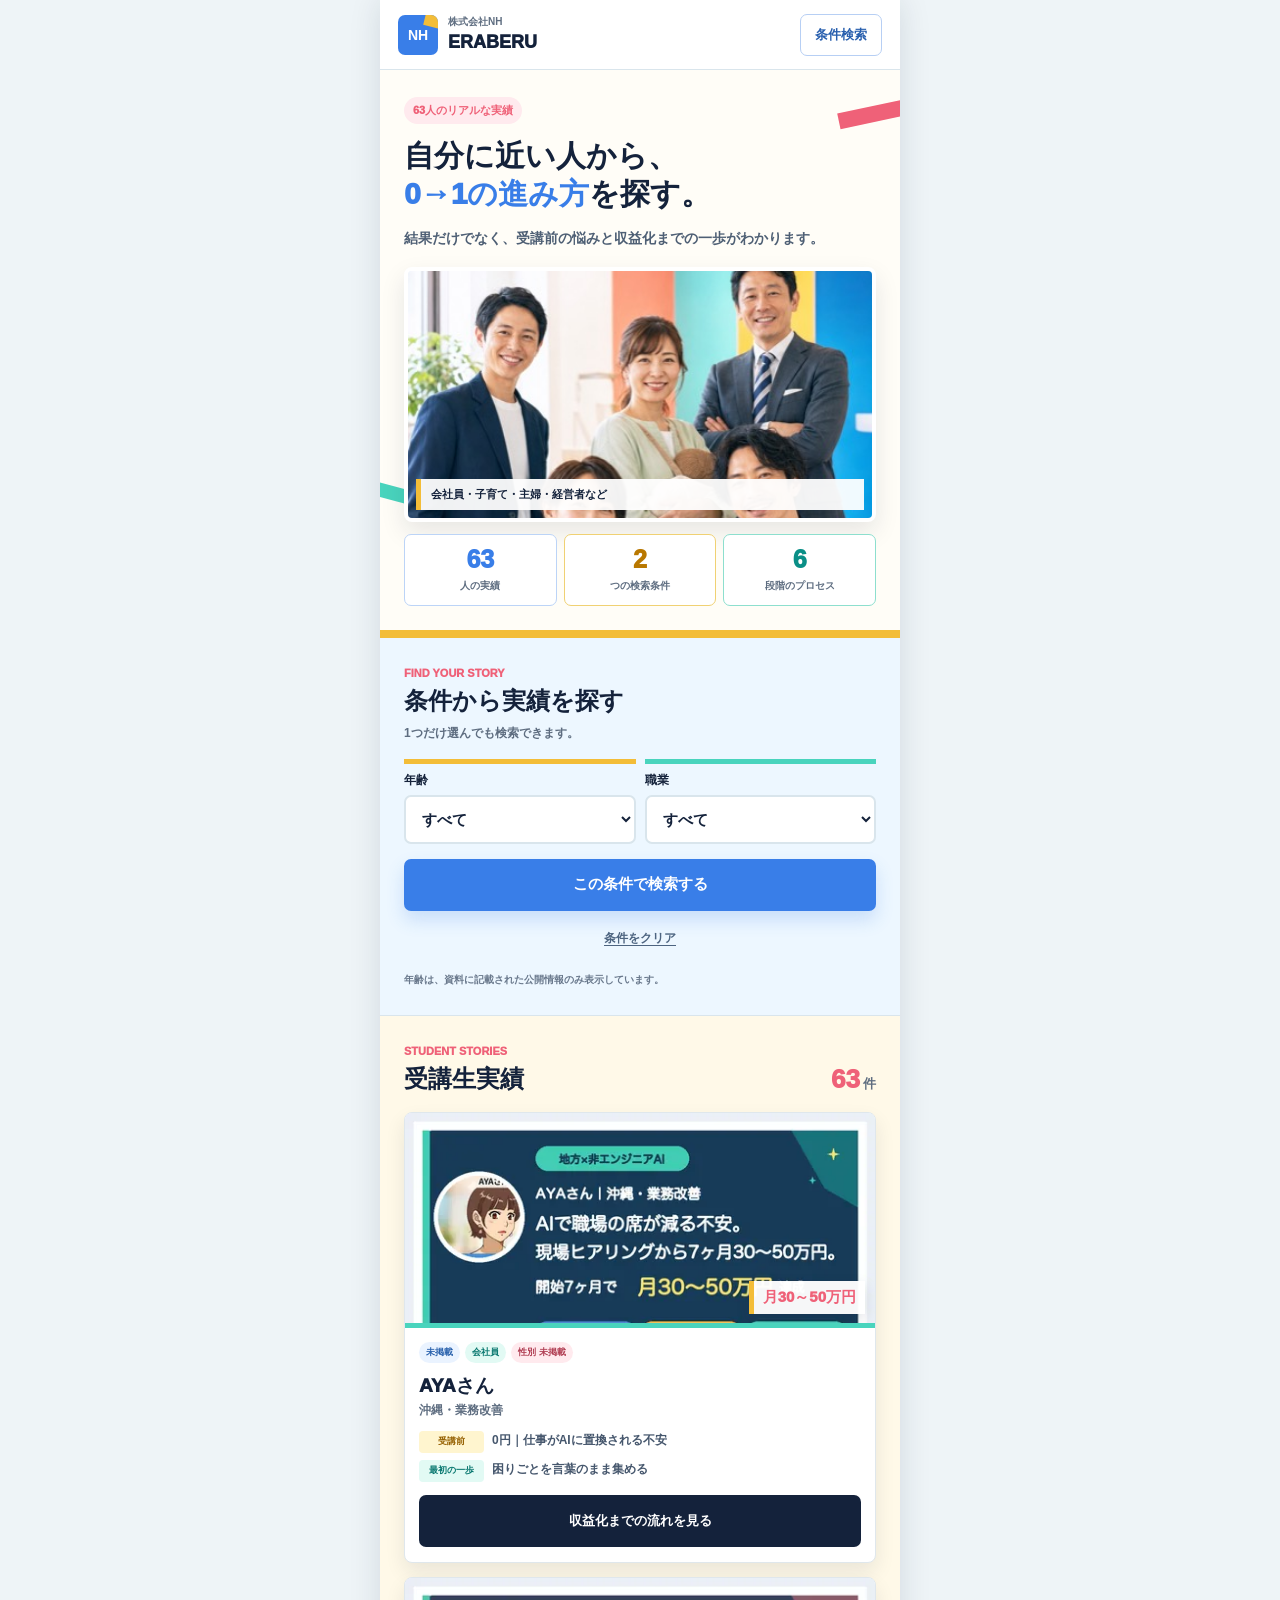
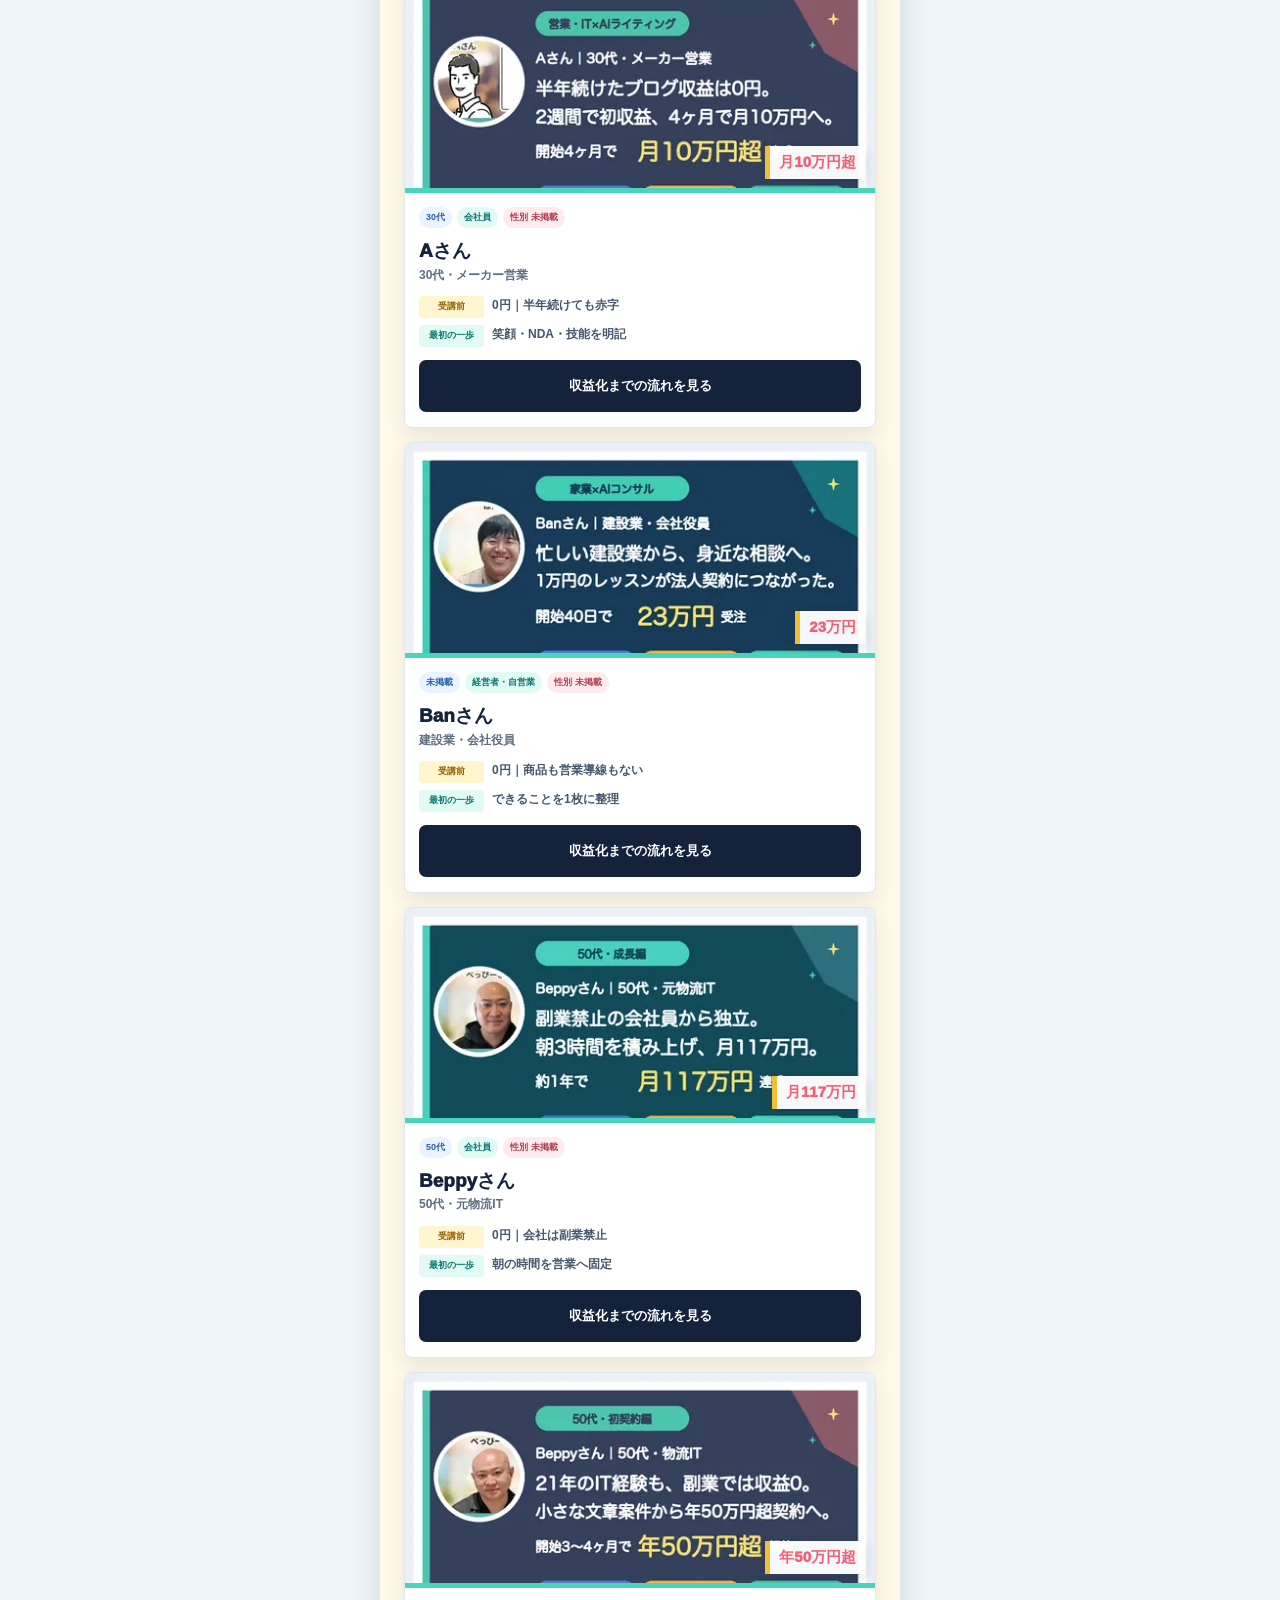
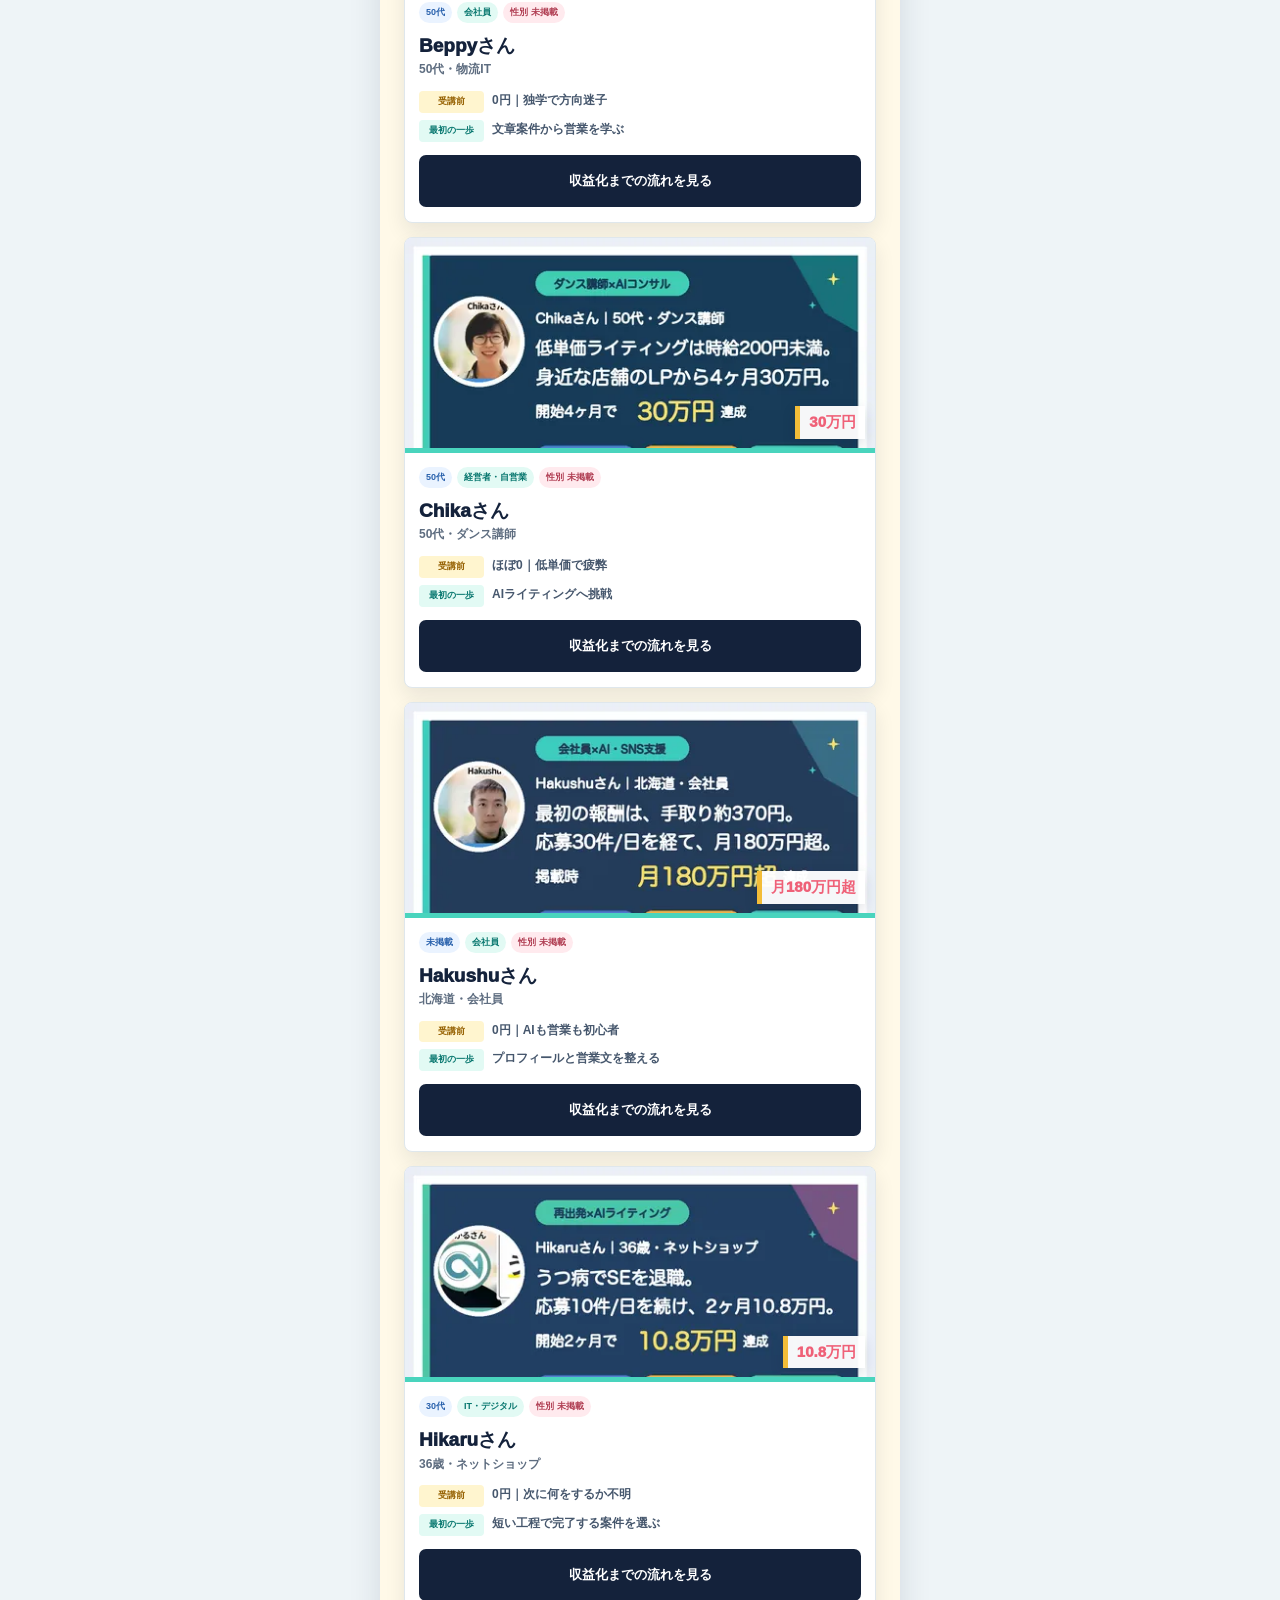
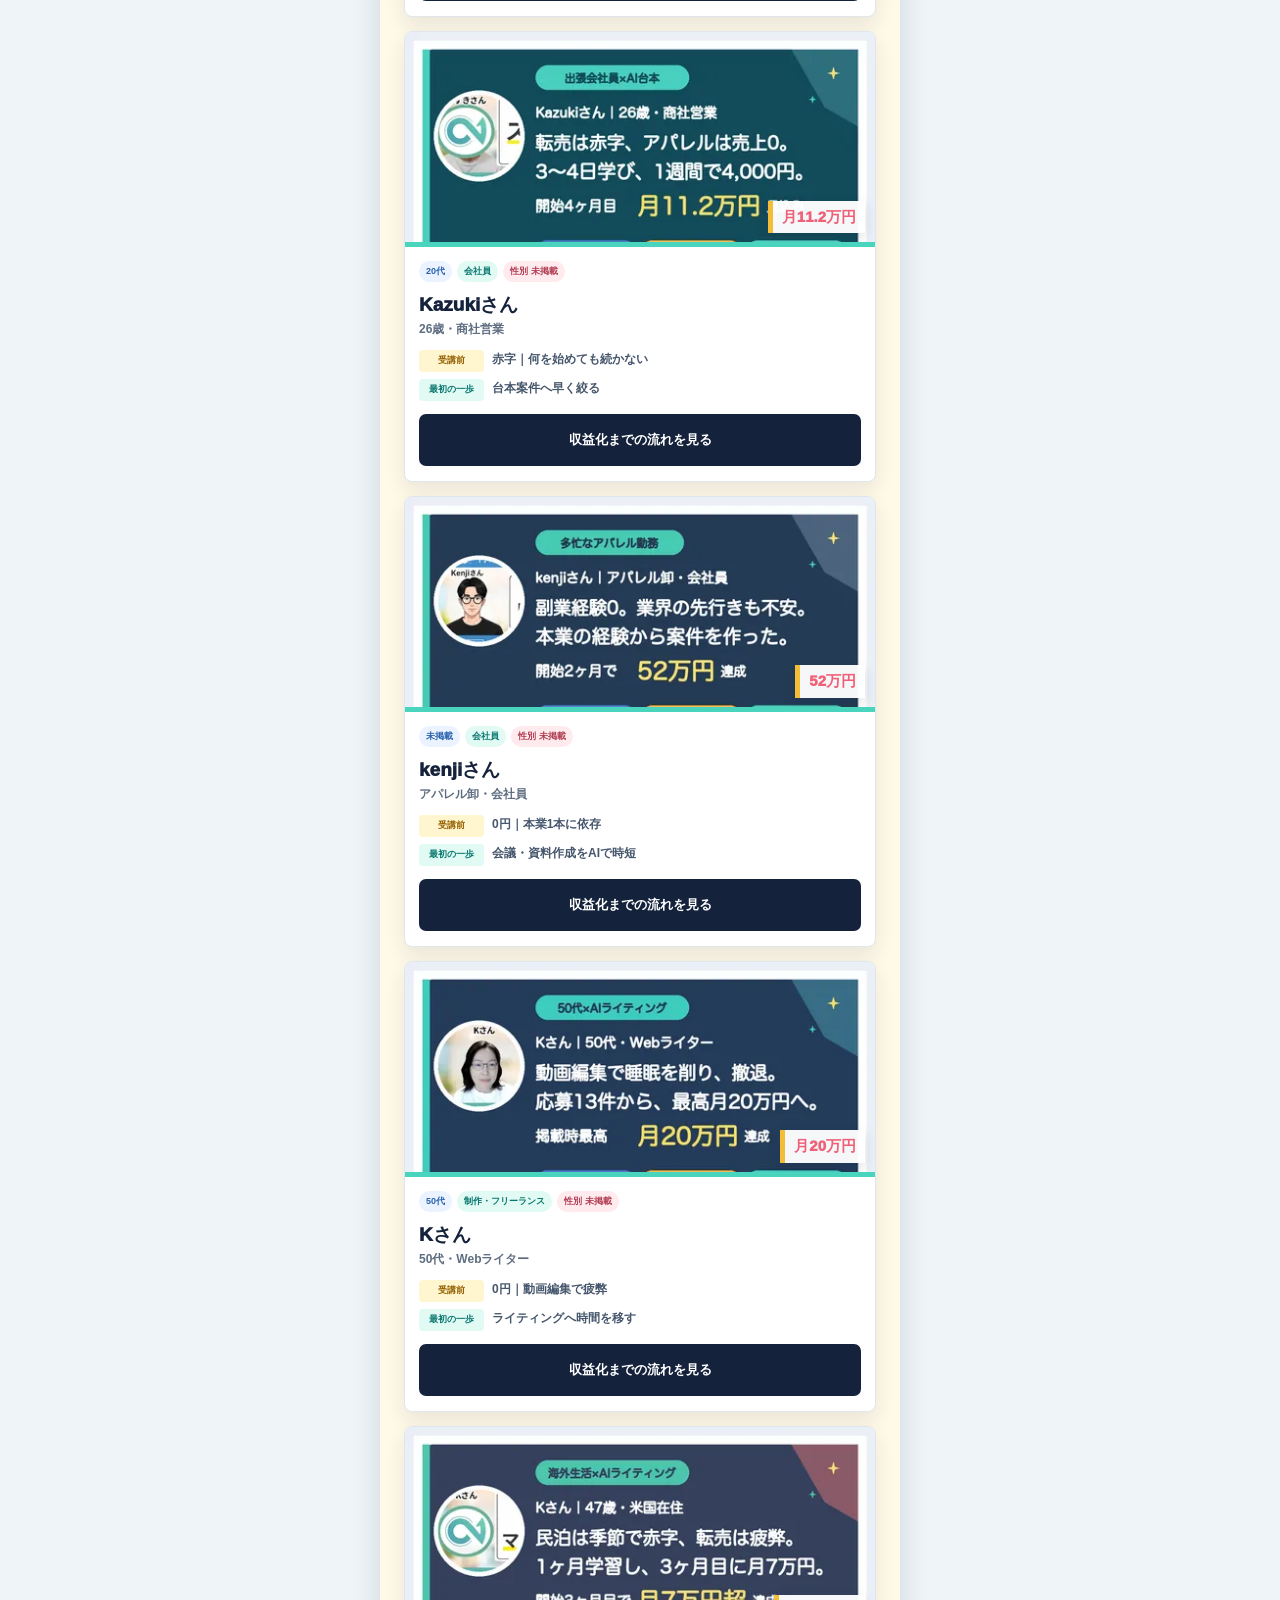
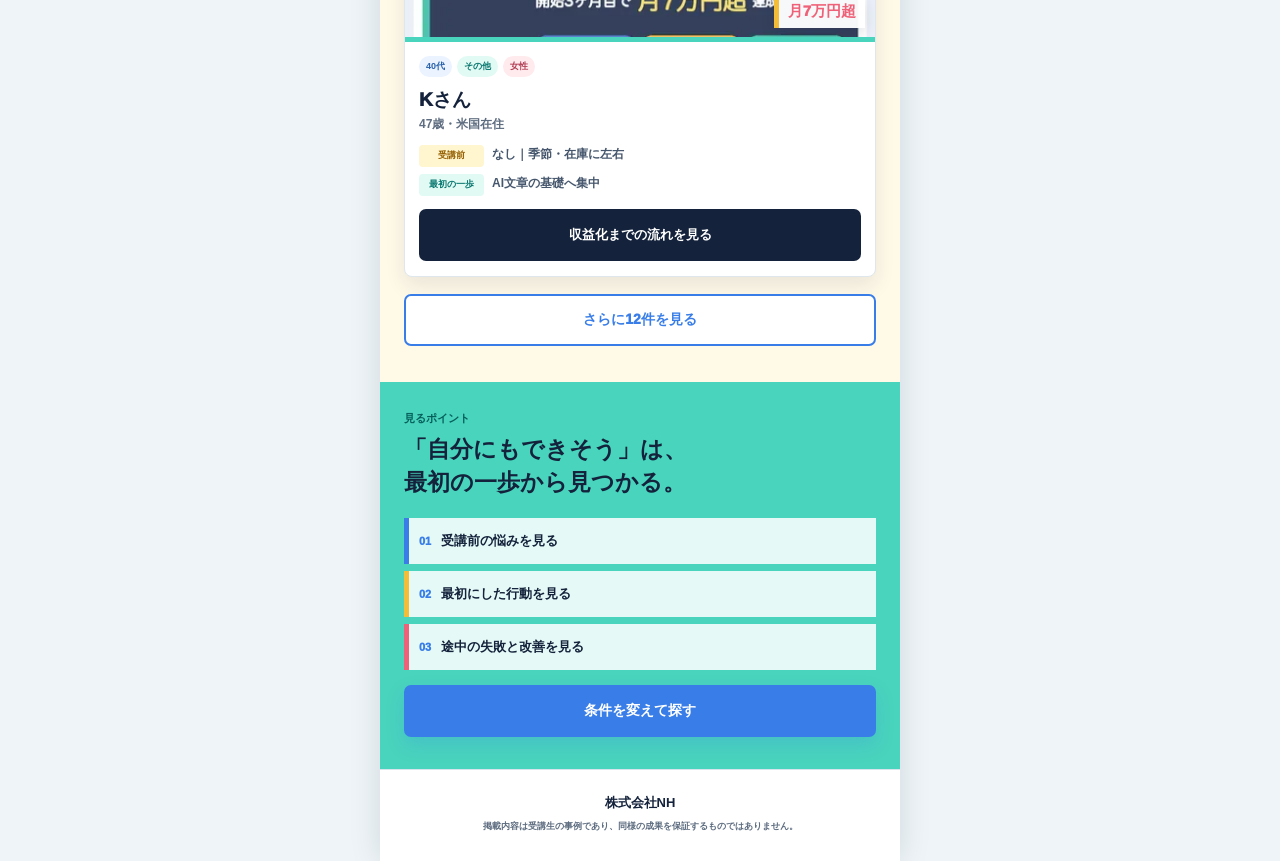
==== commit a396e914: "Simplify student result filters" ====
--- a/docs/index.html
+++ b/docs/index.html
@@ -4,7 +4,7 @@
   <meta charset="utf-8">
   <meta name="viewport" content="width=device-width, initial-scale=1, viewport-fit=cover">
   <meta name="theme-color" content="#ffffff">
-  <meta name="description" content="株式会社NHの受講生実績を、年齢・職業・性別などの条件から探せるスマートフォン向けサイトです。">
+  <meta name="description" content="株式会社NHの受講生実績を、年齢・職業の条件から探せるスマートフォン向けサイトです。">
   <title>ERABERU 受講生実績ナビ | 株式会社NH</title>
   <link rel="stylesheet" href="assets/styles.css">
   <script src="assets/cases-data.js" defer></script>
@@ -35,7 +35,7 @@
       </figure>
       <div class="intro-metrics" aria-label="掲載内容">
         <div><strong>63</strong><span>人の実績</span></div>
-        <div><strong>3</strong><span>つの検索条件</span></div>
+        <div><strong>2</strong><span>つの検索条件</span></div>
         <div><strong>6</strong><span>段階のプロセス</span></div>
       </div>
     </section>
@@ -48,11 +48,6 @@
       </div>
 
       <form class="search-form" id="case-search" role="search">
-        <label class="keyword-field" for="keyword">
-          <span>キーワード</span>
-          <input id="keyword" name="keyword" type="search" placeholder="例：会社員、子育て、AIコンサル">
-        </label>
-
         <div class="filter-grid">
           <label class="filter-field filter-field-age" for="age">
             <span>年齢</span>
@@ -84,15 +79,6 @@
             </select>
           </label>
 
-          <label class="filter-field filter-field-gender" for="gender">
-            <span>性別</span>
-            <select id="gender" name="gender">
-              <option value="all">すべて</option>
-              <option value="female">女性</option>
-              <option value="male">男性</option>
-              <option value="undisclosed">未掲載</option>
-            </select>
-          </label>
         </div>
 
         <div class="search-actions">
@@ -100,7 +86,7 @@
           <button class="text-button" id="clear-search" type="button">条件をクリア</button>
         </div>
       </form>
-      <p class="data-note">年齢・性別は、資料に記載された公開情報のみ表示しています。</p>
+      <p class="data-note">年齢は、資料に記載された公開情報のみ表示しています。</p>
     </section>
 
     <section class="results" id="results" aria-labelledby="results-title">
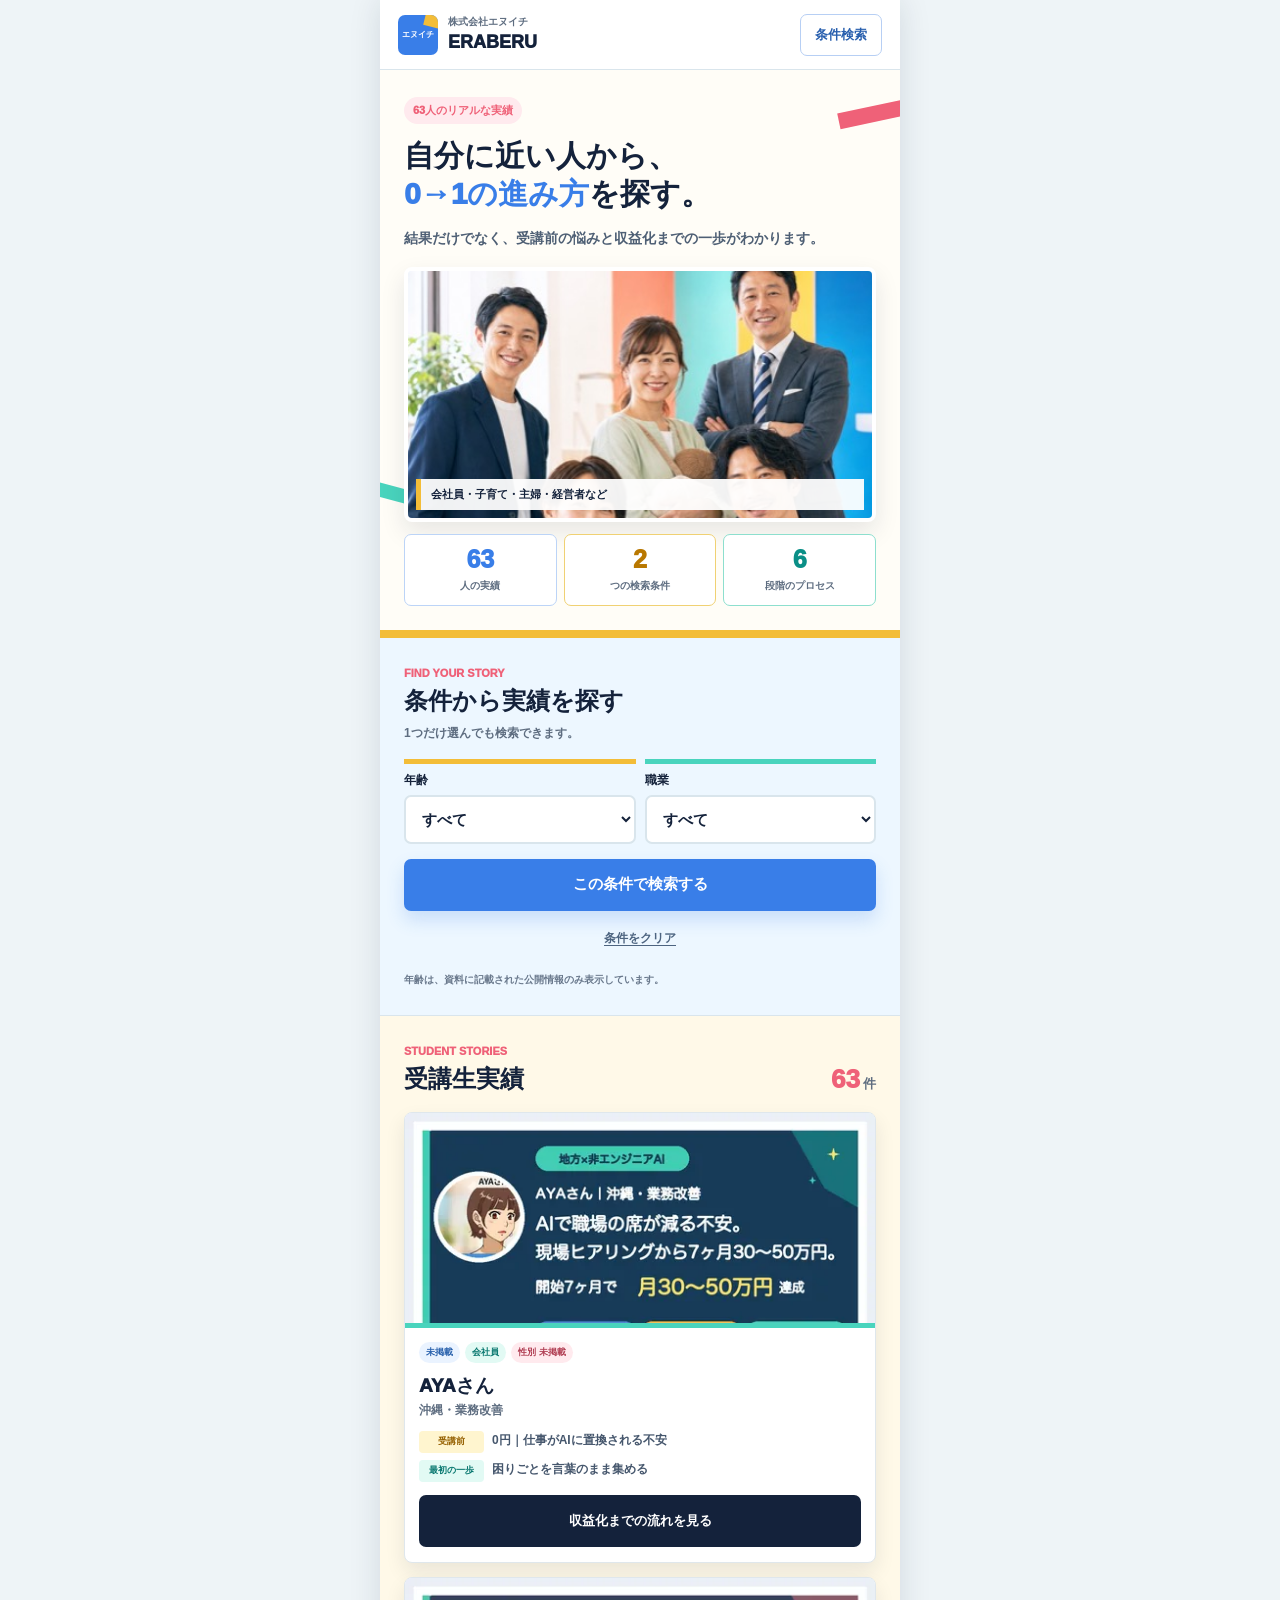
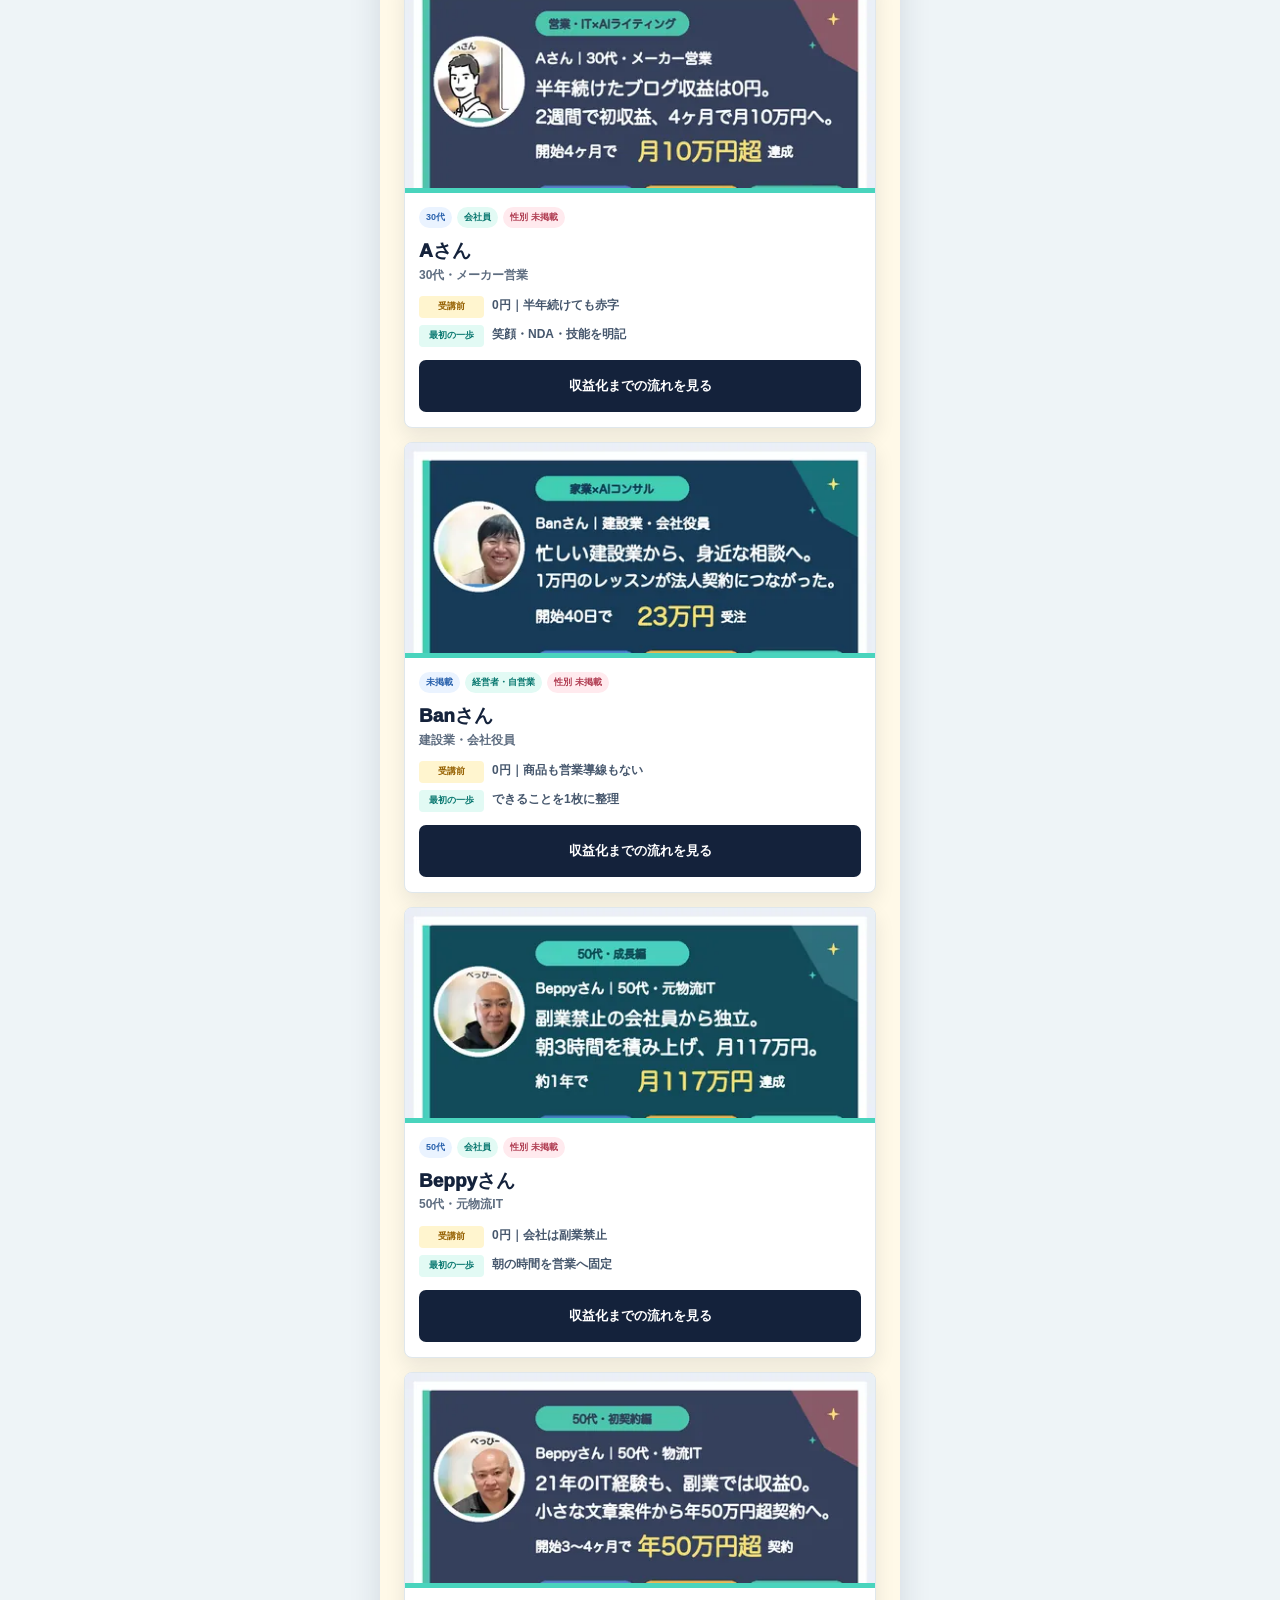
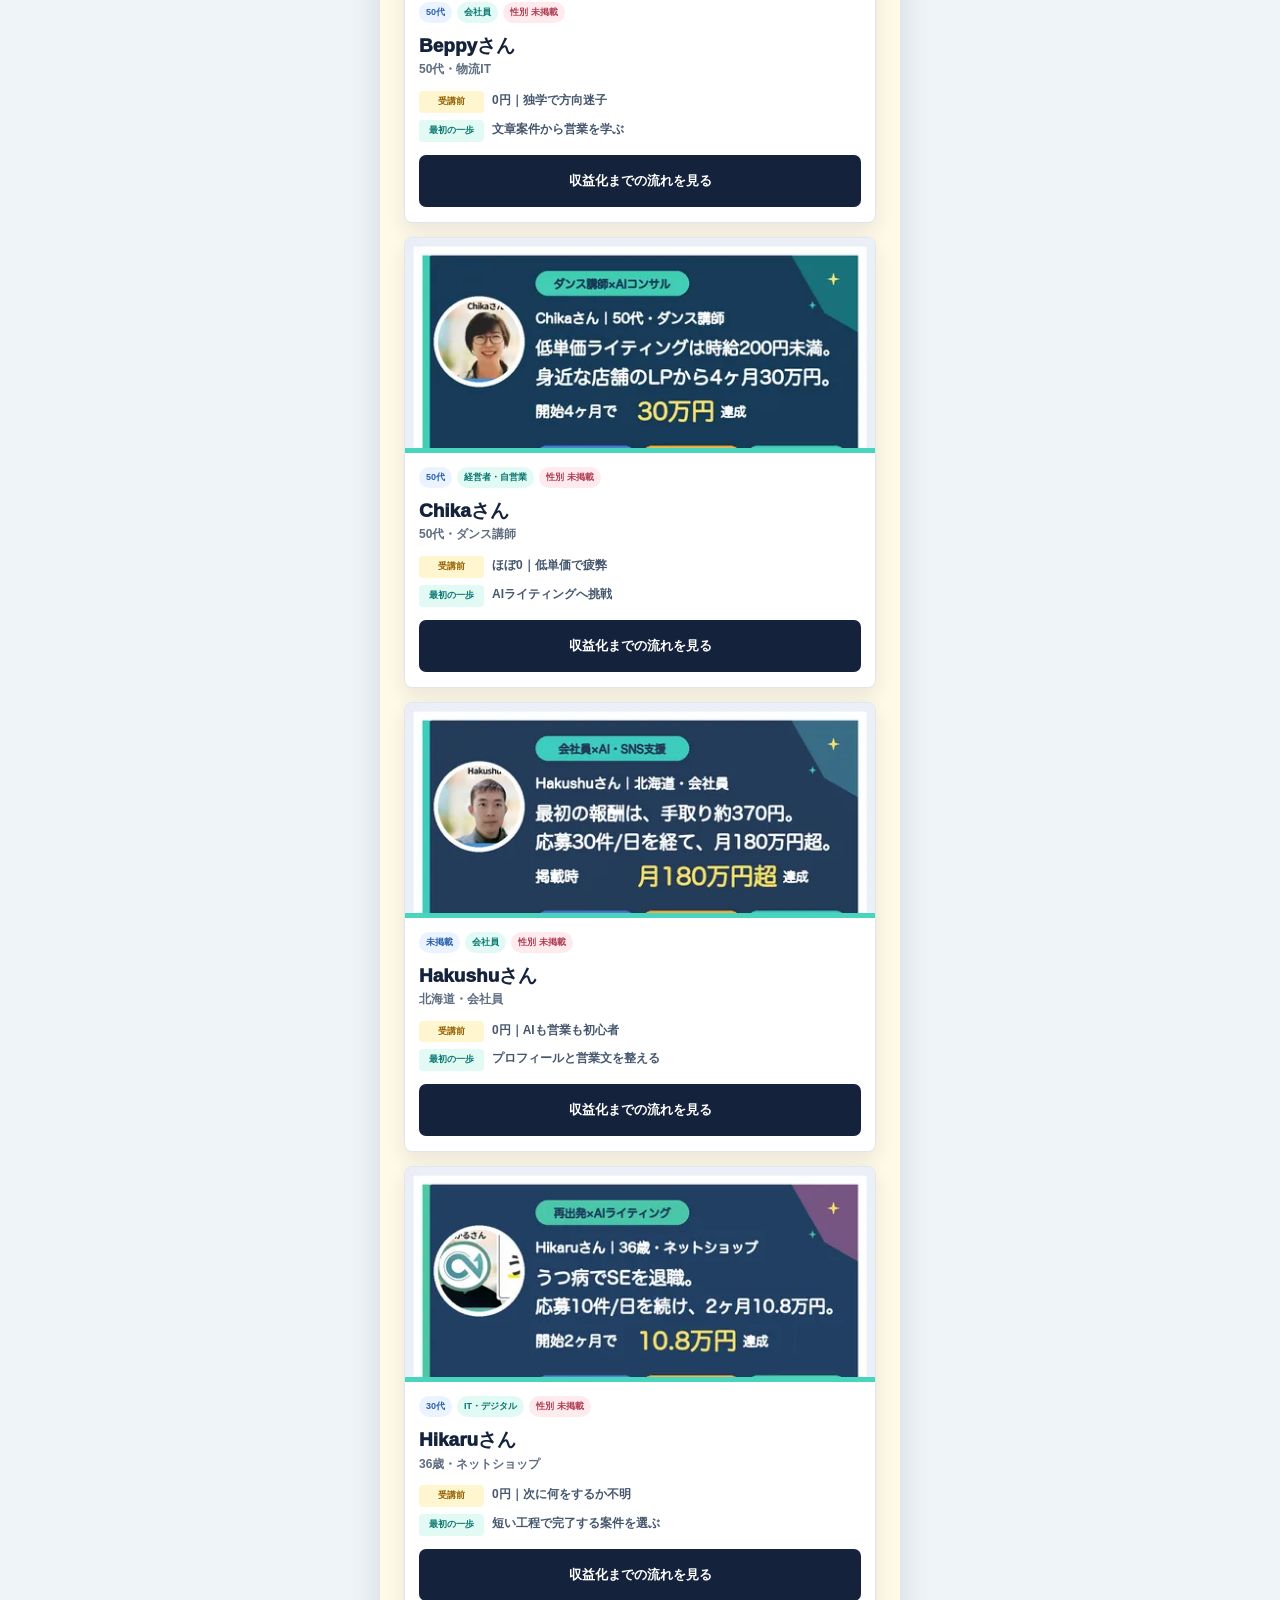
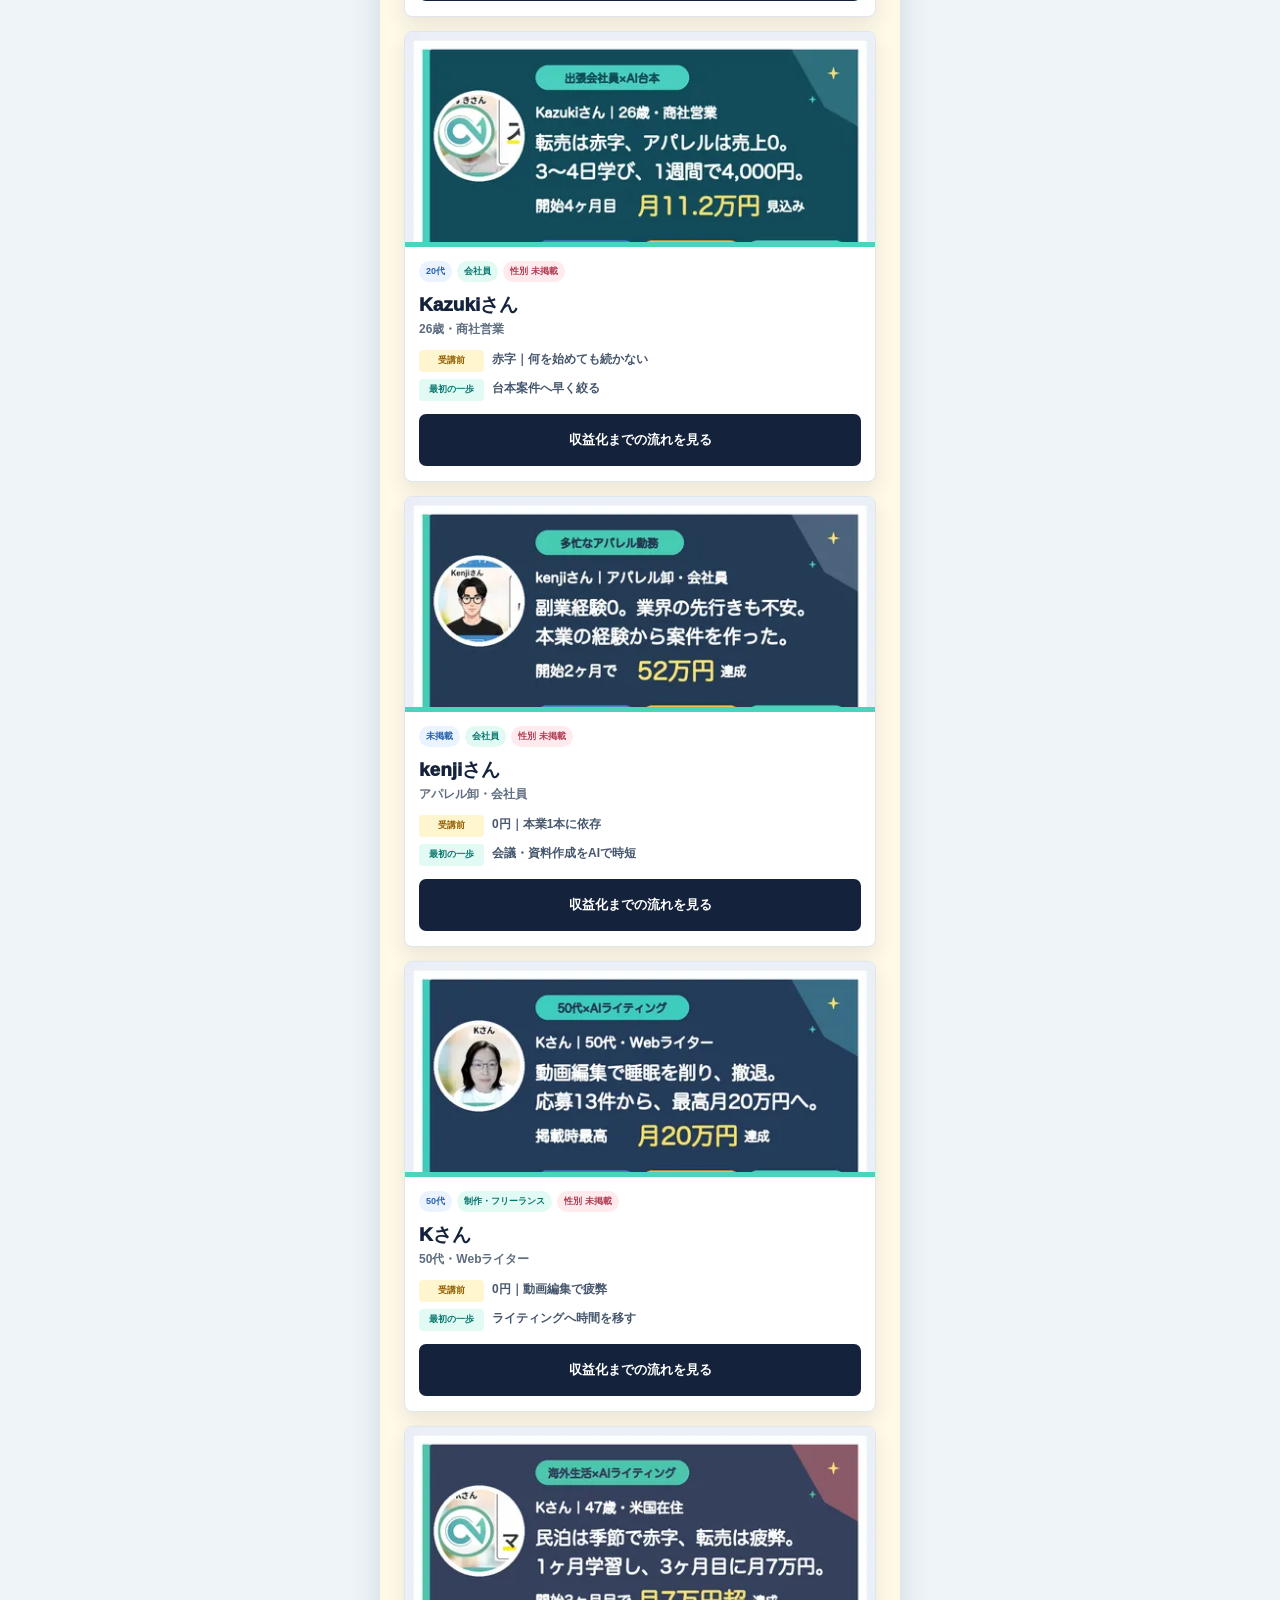
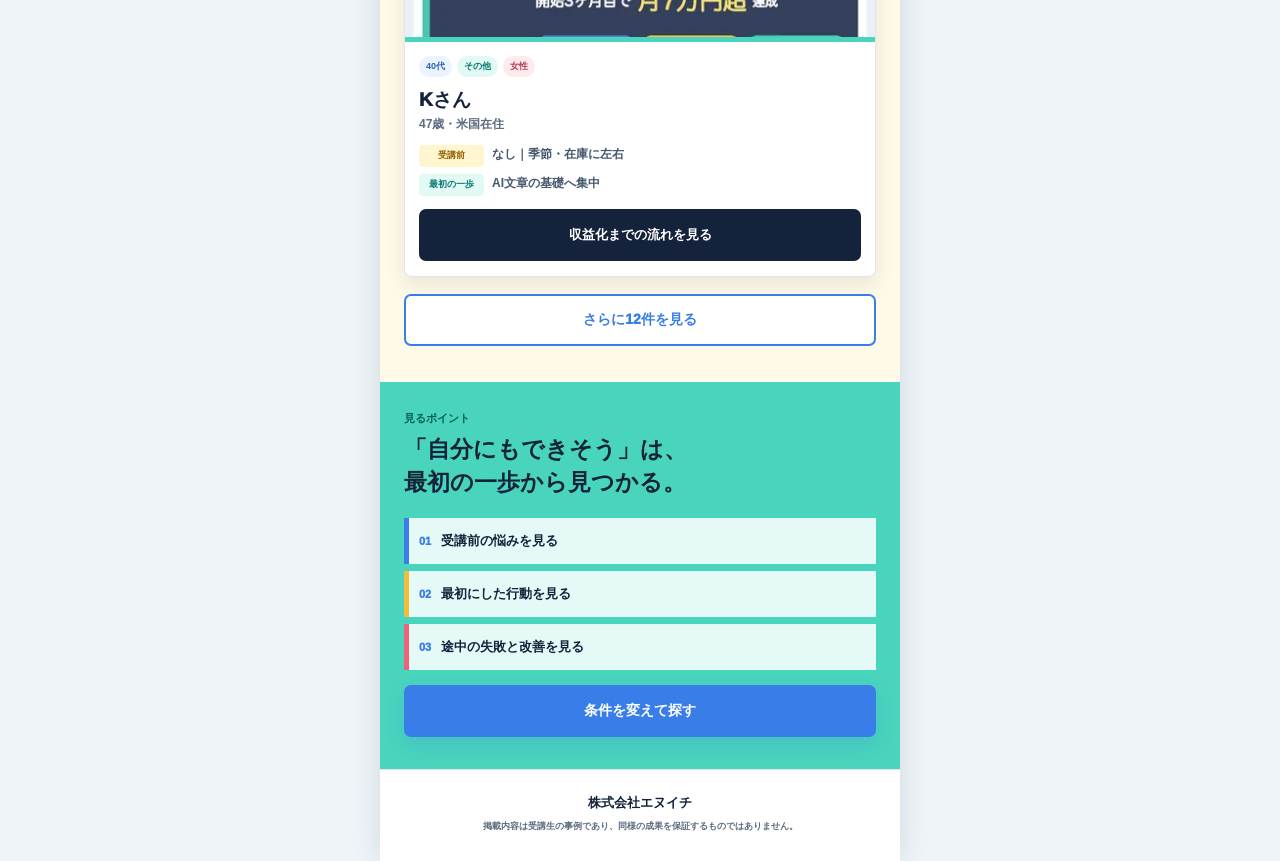
==== commit d89a7d86: "Update company name and remove result badges" ====
--- a/docs/index.html
+++ b/docs/index.html
@@ -4,19 +4,19 @@
   <meta charset="utf-8">
   <meta name="viewport" content="width=device-width, initial-scale=1, viewport-fit=cover">
   <meta name="theme-color" content="#ffffff">
-  <meta name="description" content="株式会社NHの受講生実績を、年齢・職業の条件から探せるスマートフォン向けサイトです。">
-  <title>ERABERU 受講生実績ナビ | 株式会社NH</title>
-  <link rel="stylesheet" href="assets/styles.css">
-  <script src="assets/cases-data.js" defer></script>
-  <script src="assets/app.js" defer></script>
+  <meta name="description" content="株式会社エヌイチの受講生実績を、年齢・職業の条件から探せるスマートフォン向けサイトです。">
+  <title>ERABERU 受講生実績ナビ | 株式会社エヌイチ</title>
+  <link rel="stylesheet" href="assets/styles.css?v=20260723-3">
+  <script src="assets/cases-data.js?v=20260723-2" defer></script>
+  <script src="assets/app.js?v=20260723-3" defer></script>
 </head>
 <body>
   <main class="app-shell">
     <header class="topbar">
       <a class="brand" href="./" aria-label="ERABERU 受講生実績ナビ トップ">
-        <span class="brand-mark" aria-hidden="true">NH</span>
+        <span class="brand-mark" aria-hidden="true">エヌイチ</span>
         <span class="brand-copy">
-          <small>株式会社NH</small>
+          <small>株式会社エヌイチ</small>
           <strong>ERABERU</strong>
         </span>
       </a>
@@ -121,7 +121,7 @@
     </section>
 
     <footer>
-      <strong>株式会社NH</strong>
+      <strong>株式会社エヌイチ</strong>
       <p>掲載内容は受講生の事例であり、同様の成果を保証するものではありません。</p>
     </footer>
   </main>
--- a/docs/assets/styles.css
+++ b/docs/assets/styles.css
@@ -93,8 +93,9 @@
   border-radius: 7px;
   background: var(--blue);
   color: #fff;
-  font-size: 14px;
+  font-size: 8px;
   font-weight: 900;
+  white-space: nowrap;
 }
 
 .brand-mark::after {
@@ -532,21 +533,6 @@
   transform: scale(1.015);
 }
 
-.outcome-badge {
-  position: absolute;
-  right: 10px;
-  bottom: 9px;
-  max-width: calc(100% - 20px);
-  padding: 7px 9px;
-  border-left: 5px solid var(--gold);
-  background: rgba(255, 255, 255, 0.96);
-  color: var(--coral);
-  font-size: 15px;
-  font-weight: 950;
-  line-height: 1.25;
-  box-shadow: 0 5px 14px rgba(20, 34, 59, 0.13);
-}
-
 .case-body {
   padding: 14px 14px 15px;
 }
